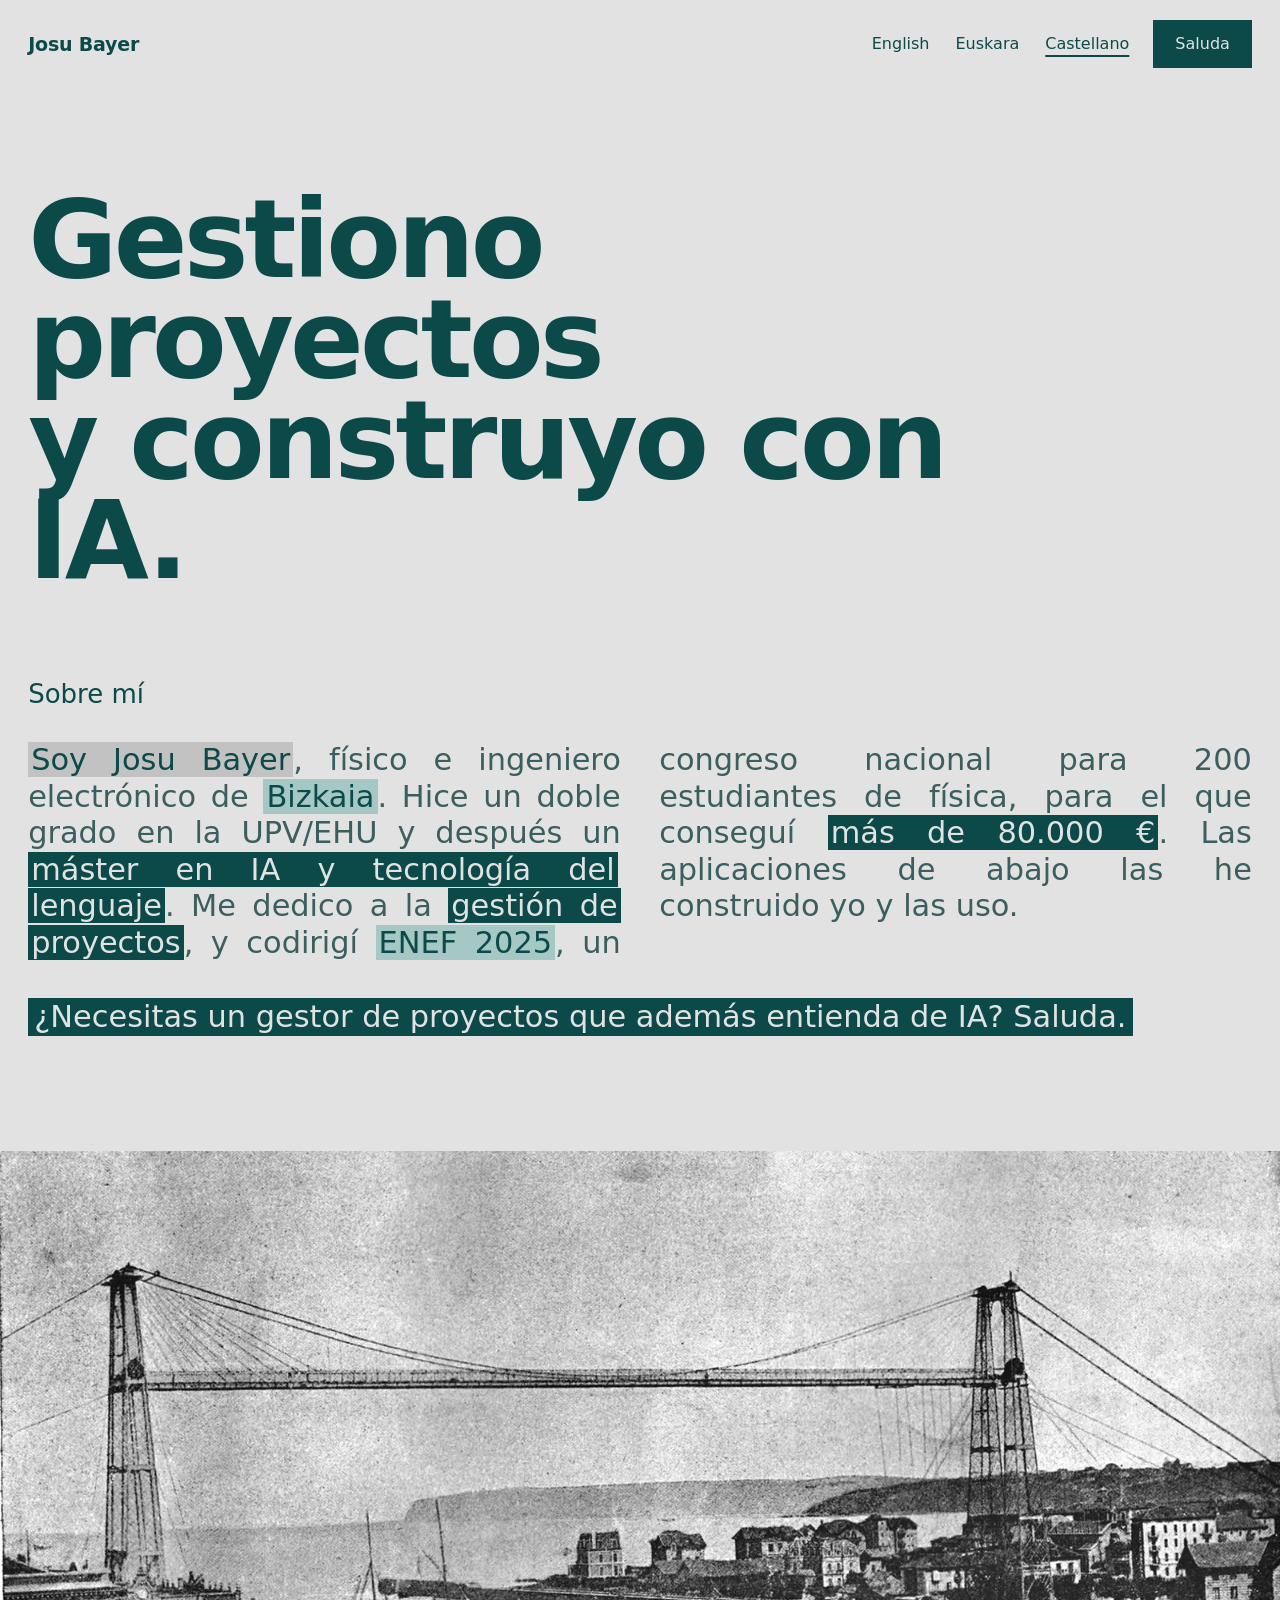
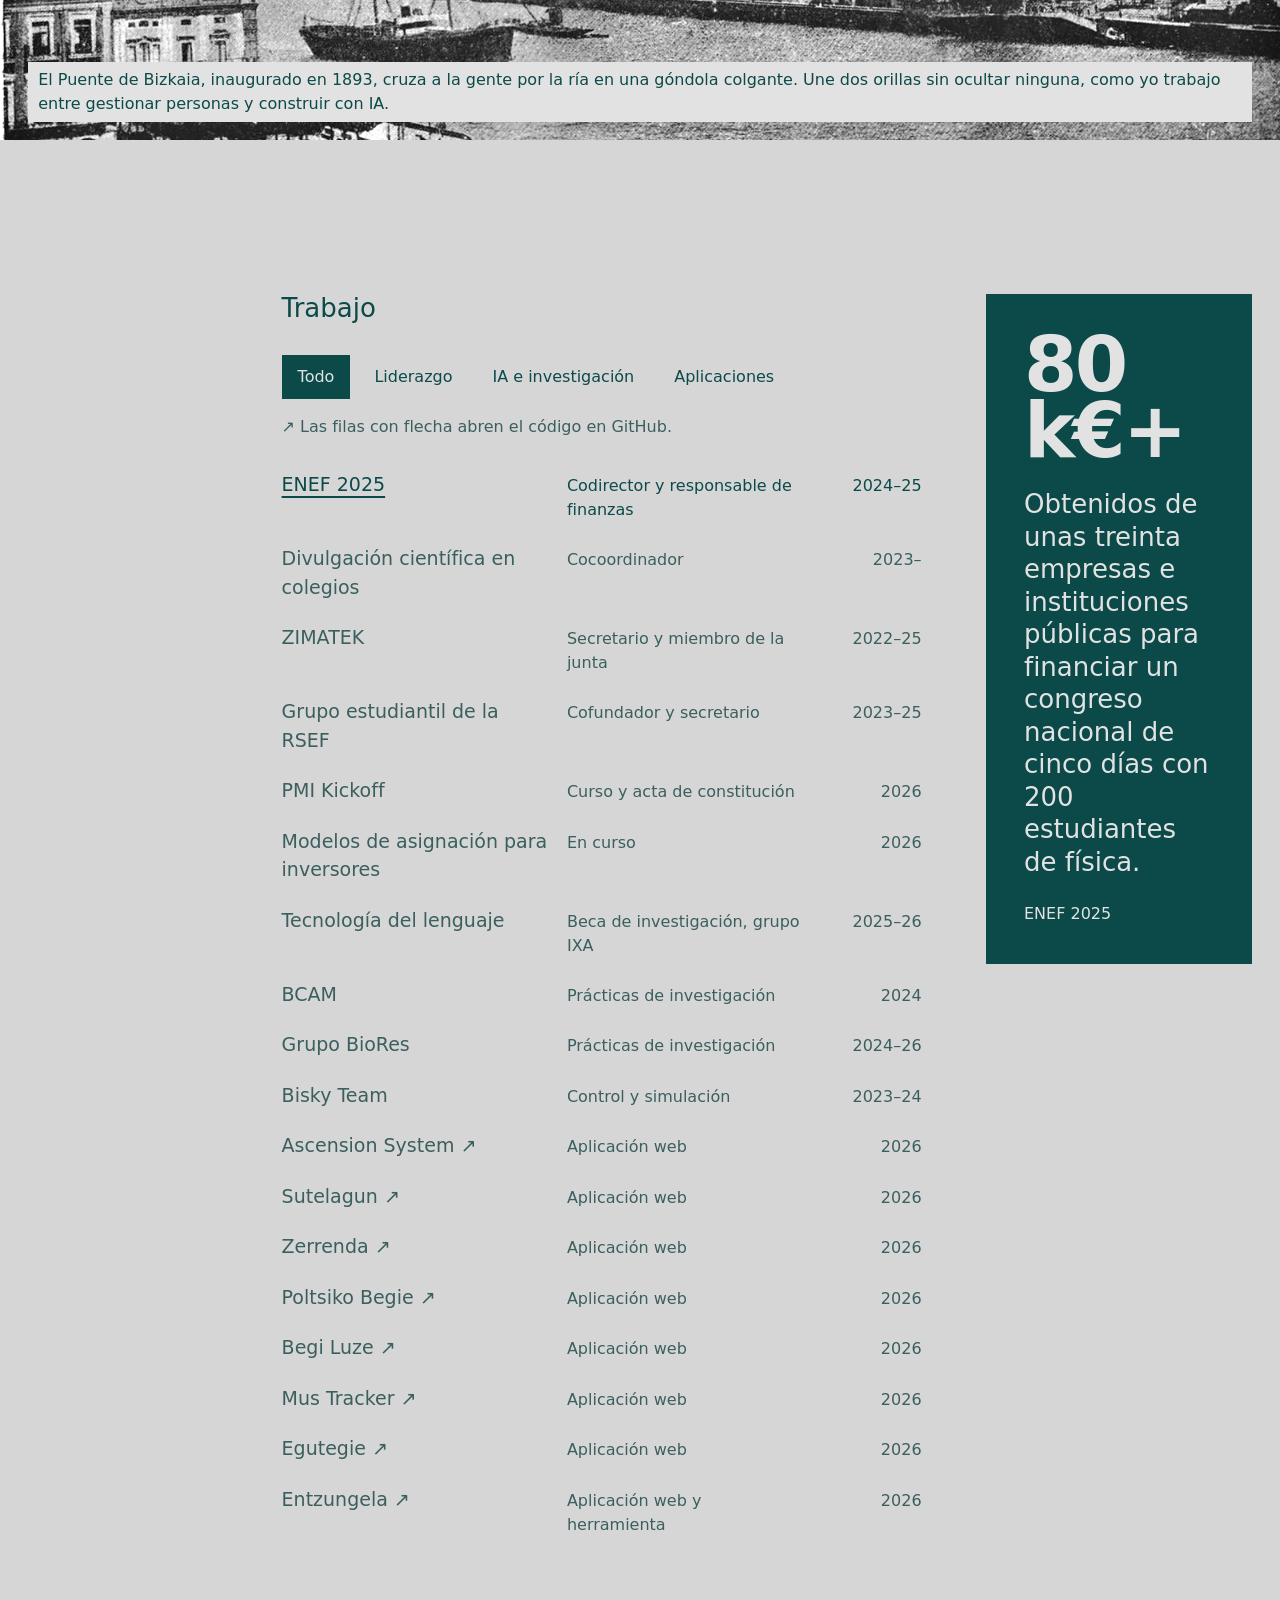
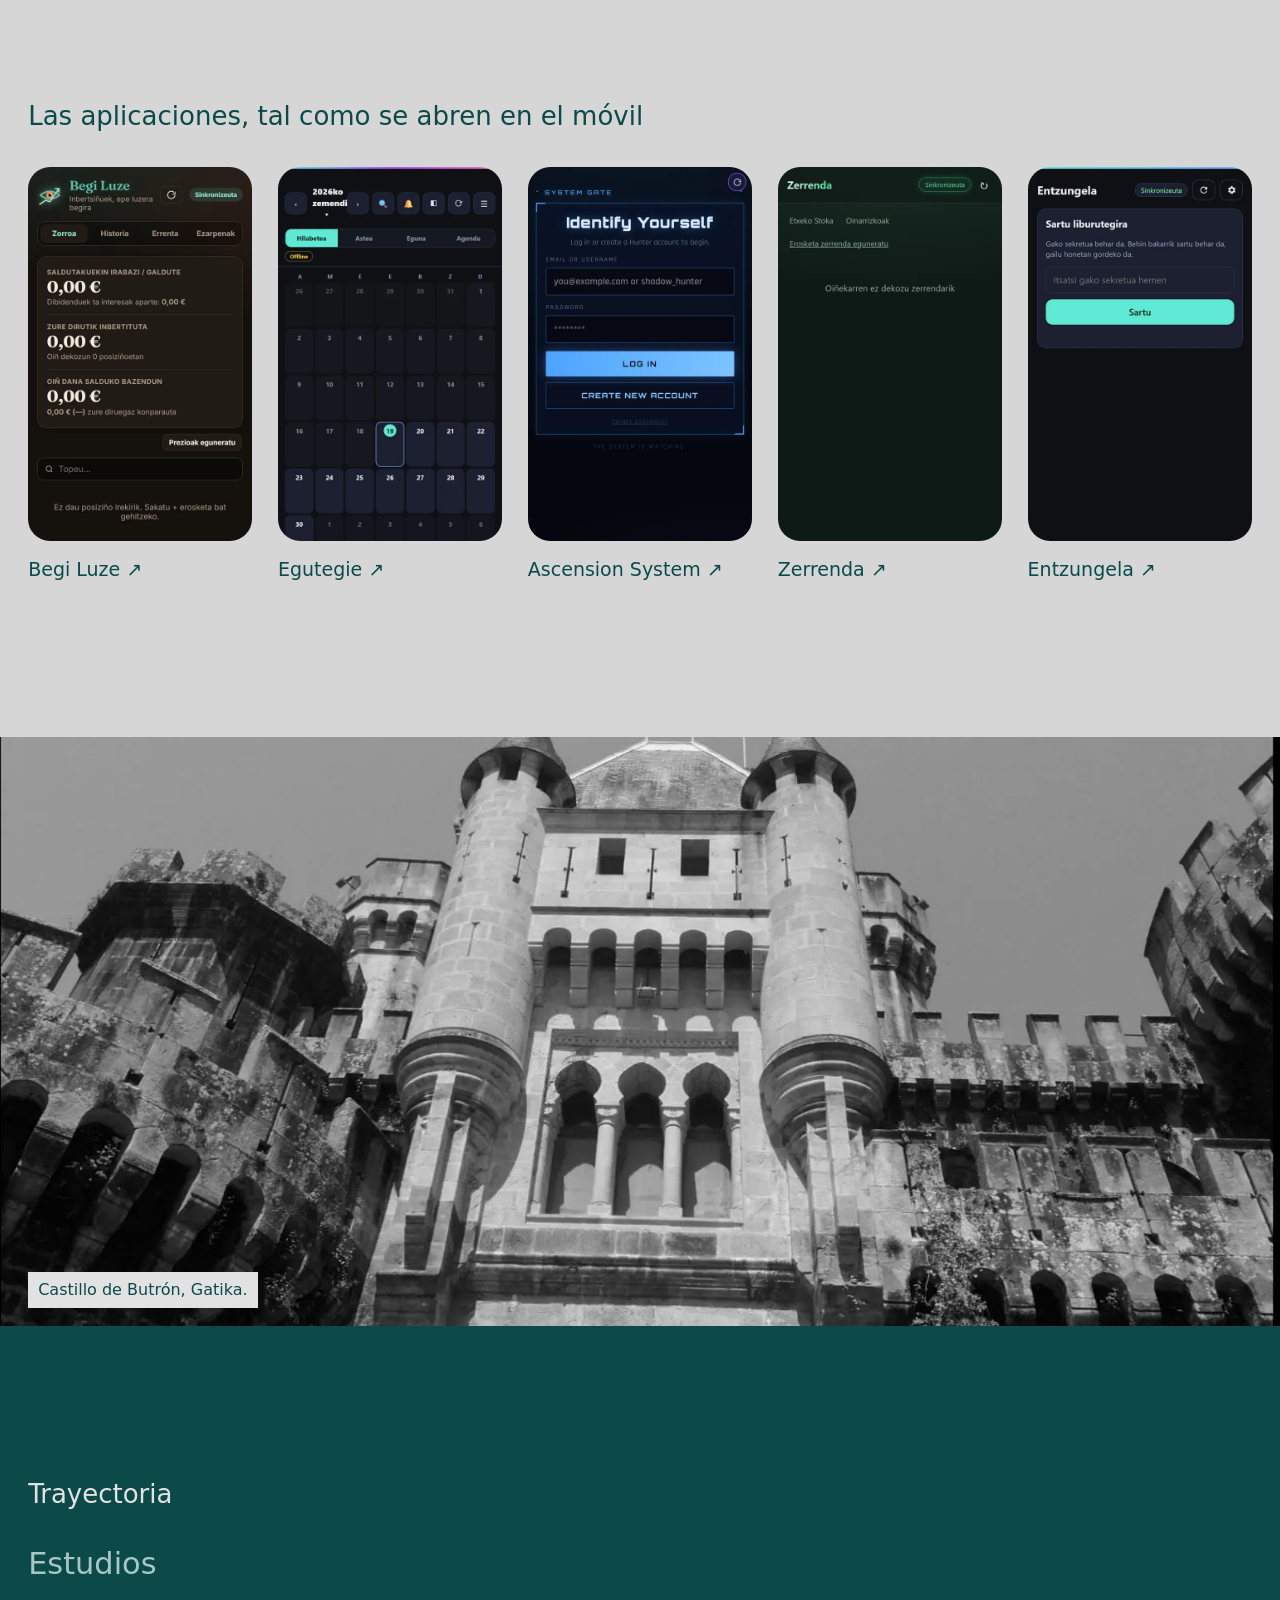
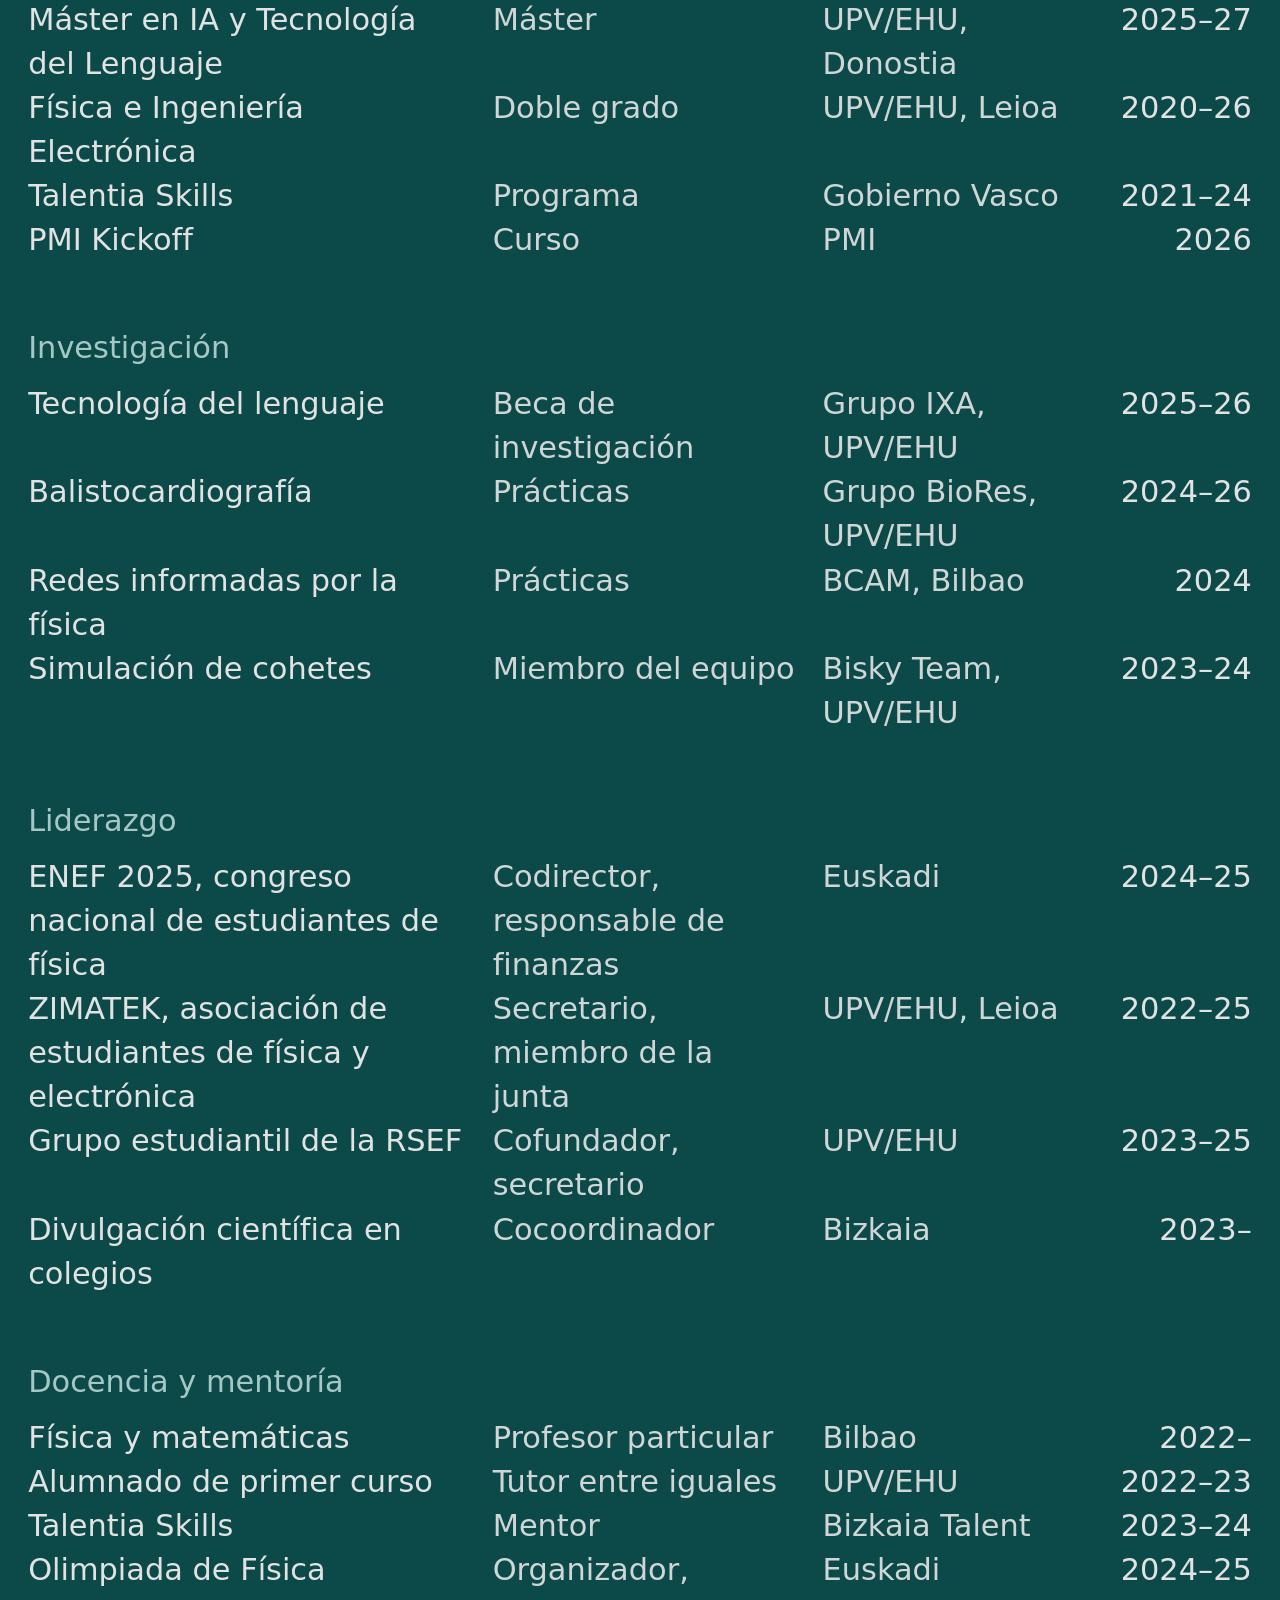
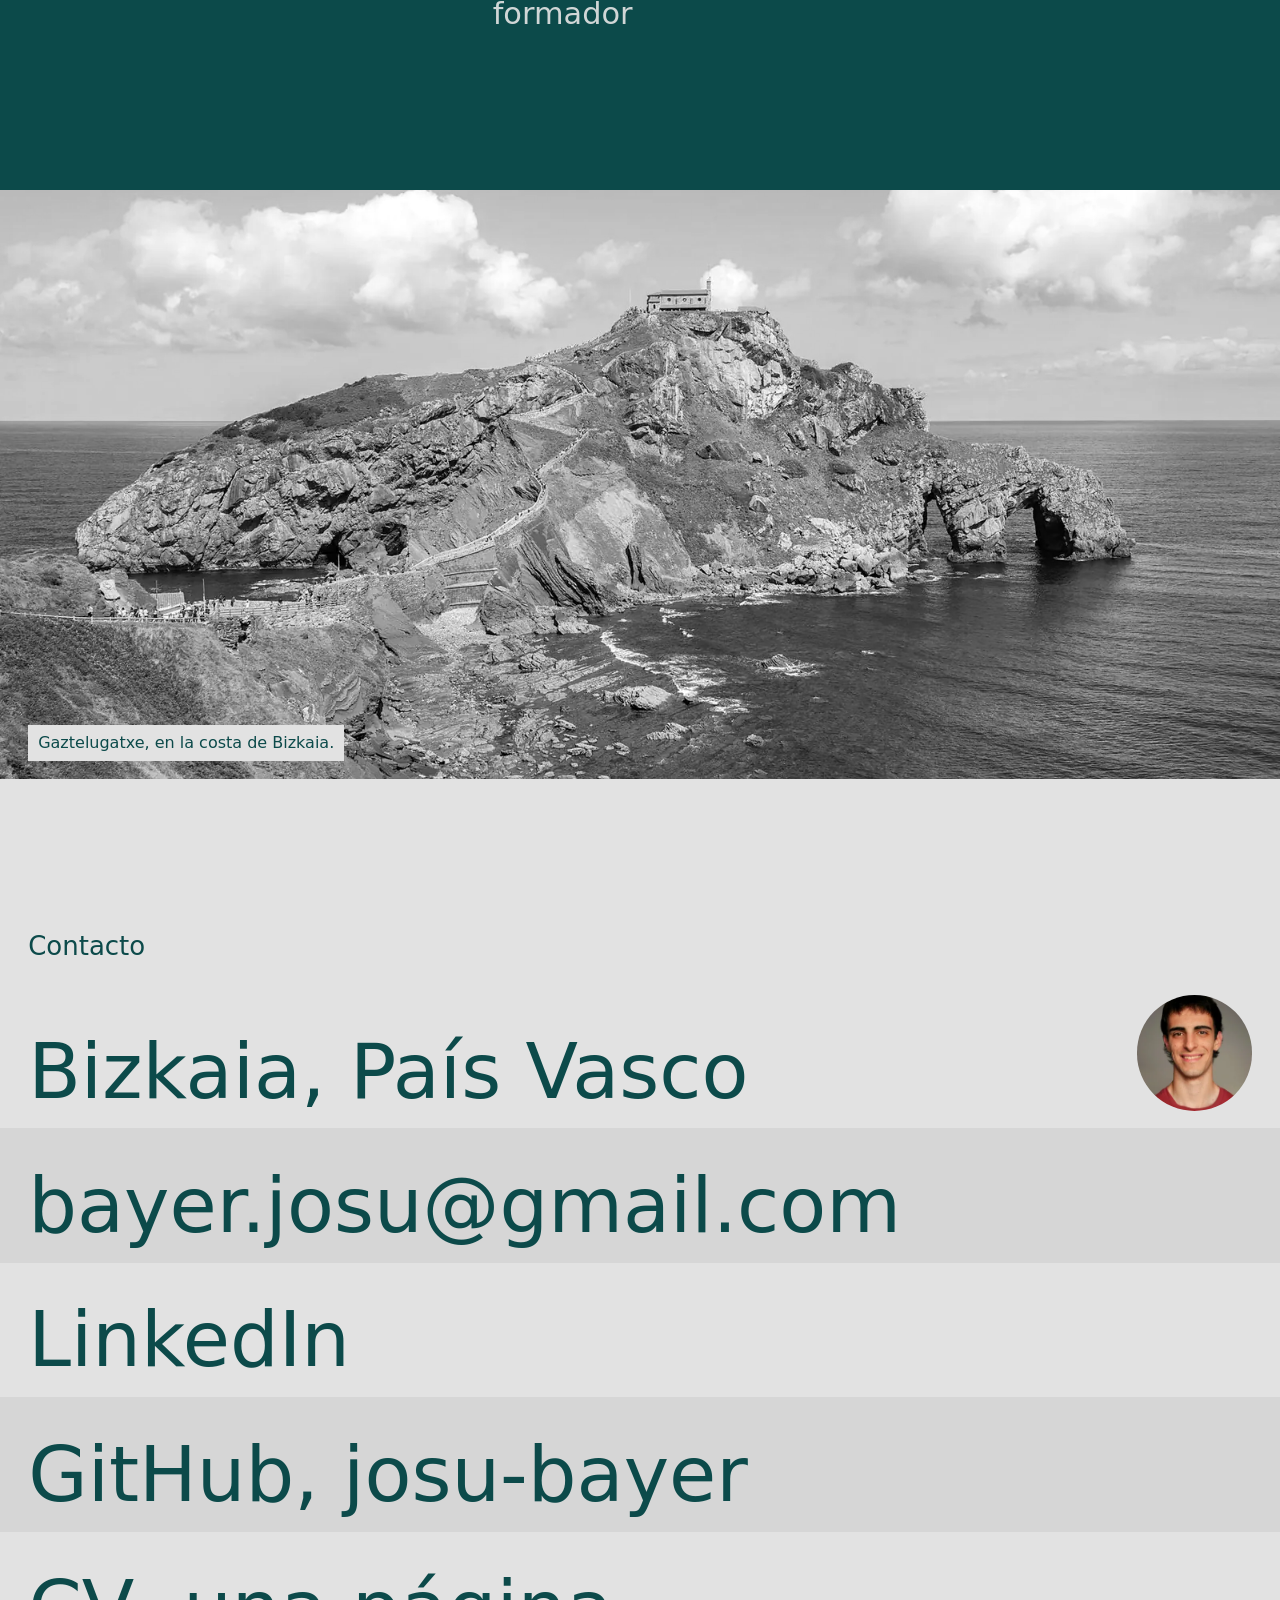
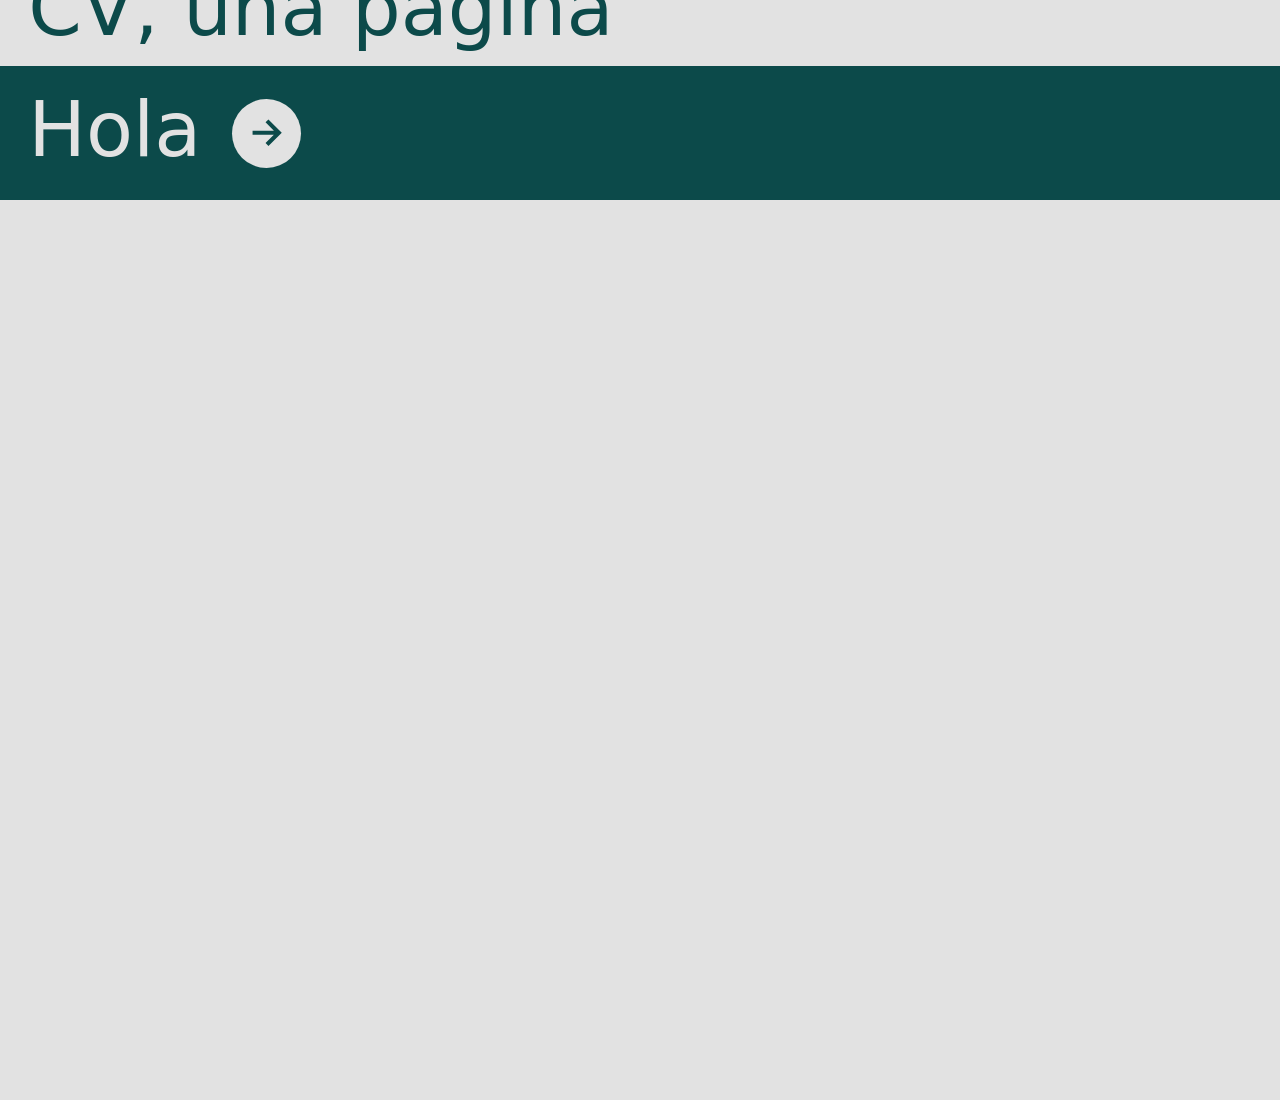
==== site/public/es/index.html @ 3d341dfc "Site: app screens, visible title, SEO and OpenGraph tags, WebP images, accessibility fixes (2026-11-" ====
<!doctype html>
<html lang="es">
<head>
<meta charset="utf-8">
<meta name="viewport" content="width=device-width, initial-scale=1">
<title>Josu Bayer, físico e ingeniero que gestiona proyectos y construye con IA</title>
<meta name="description" content="Físico e ingeniero electrónico de Bizkaia. Proyectos liderados, investigación y pequeñas aplicaciones.">
<meta name="theme-color" content="#0c4a4a" media="(prefers-color-scheme: light)">
<meta name="theme-color" content="#0e1819" media="(prefers-color-scheme: dark)">
<meta name="color-scheme" content="light dark">
<link rel="icon" href="../favicon.svg" type="image/svg+xml">
<link rel="icon" href="../favicon-32.png" sizes="32x32" type="image/png">
<link rel="apple-touch-icon" href="../apple-touch-icon.png">
<link rel="canonical" href="https://josu-bayer.web.app/es/">
<meta property="og:type" content="profile">
<meta property="og:site_name" content="Josu Bayer">
<meta property="og:title" content="Josu Bayer, gestor de proyectos que construye con IA">
<meta property="og:description" content="Físico e ingeniero electrónico de Bizkaia. Proyectos liderados, investigación y pequeñas aplicaciones.">
<meta property="og:url" content="https://josu-bayer.web.app/es/">
<meta property="og:image" content="https://josu-bayer.web.app/img/og.jpg">
<meta property="og:image:width" content="1200">
<meta property="og:image:height" content="630">
<meta property="og:image:alt" content="Josu Bayer, gestor de proyectos que construye con IA">
<meta property="og:locale" content="es_ES">
<meta property="og:locale:alternate" content="en_GB">
<meta property="og:locale:alternate" content="eu_ES">
<meta property="profile:first_name" content="Josu">
<meta property="profile:last_name" content="Bayer Agirre">
<meta name="twitter:card" content="summary_large_image">
<meta name="author" content="Josu Bayer Agirre">
<script type="application/ld+json">{"@context": "https://schema.org", "@type": "Person", "name": "Josu Bayer Agirre", "alternateName": "Josu Bayer", "url": "https://josu-bayer.web.app/", "image": "https://josu-bayer.web.app/img/josu-2026-12.jpg", "jobTitle": "Gestor de proyectos, físico e ingeniero electrónico", "email": "mailto:bayer.josu@gmail.com", "address": {"@type": "PostalAddress", "addressRegion": "Bizkaia", "addressCountry": "ES"}, "alumniOf": {"@type": "CollegeOrUniversity", "name": "UPV/EHU"}, "sameAs": ["https://github.com/josu-bayer", "https://www.linkedin.com/in/josu-bayer-agirre-090678208/"]}</script>
<link rel="alternate" hreflang="en" href="https://josu-bayer.web.app/">
<link rel="alternate" hreflang="eu" href="https://josu-bayer.web.app/eu/">
<link rel="alternate" hreflang="es" href="https://josu-bayer.web.app/es/">
<link rel="alternate" hreflang="x-default" href="https://josu-bayer.web.app/">
<link rel="preload" href="../fonts/cabinet-grotesk-800.woff2" as="font" type="font/woff2" crossorigin>
<link rel="stylesheet" href="../site.css">
<script>document.documentElement.className="js"</script>
</head>
<body>
<a class="skip" href="#about">Saltar al contenido</a>

<header class="top" id="top">
  <div class="bar">
    <a class="mark" href="#top">Josu Bayer</a>
    <div class="bar-r">
      <a class="lang" href="../" hreflang="en" lang="en">English</a><a class="lang" href="../eu/" hreflang="eu" lang="eu">Euskara</a><a class="lang cur" href="./" hreflang="es" lang="es" aria-current="true">Castellano</a>
      <a class="btn" href="mailto:bayer.josu@gmail.com?subject=Hola%20Josu">Saluda</a>
    </div>
  </div>
</header>

<main>
<section class="about" id="about">
  <h1 class="hero">Gestiono proyectos<br>y construyo con IA.</h1>
  <h2 class="sh rv">Sobre mí</h2>
  <div class="story rv">
    <p><mark class="hl3">Soy Josu Bayer</mark>, físico e ingeniero electrónico de <mark class="hl2">Bizkaia</mark>. Hice un doble grado en la UPV/EHU y después un <mark class="hl1">máster en IA y tecnología del lenguaje</mark>. Me dedico a la <mark class="hl1">gestión de proyectos</mark>, y codirigí <mark class="hl2">ENEF 2025</mark>, un congreso nacional para 200 estudiantes de física, para el que conseguí <mark class="hl1">más de 80.000 €</mark>. Las aplicaciones de abajo las he construido yo y las uso.</p>
  </div>
  <p class="cta rv"><a href="#contact"><mark class="hl1">¿Necesitas un gestor de proyectos que además entienda de IA? Saluda.</mark></a></p>
</section>

<figure class="band" data-drift>
  <picture><source type="image/webp" srcset="../img/bridge-800.webp 800w, ../img/bridge-1600.webp 1600w" sizes="100vw"><img src="../img/bridge.jpg" width="1800" height="1087" alt="Archival photograph of the Bizkaia transporter bridge, two iron towers carrying a walkway over the estuary, a steamer passing beneath" loading="lazy" decoding="async"></picture>
  <figcaption>El Puente de Bizkaia, inaugurado en 1893, cruza a la gente por la ría en una góndola colgante. Une dos orillas sin ocultar ninguna, como yo trabajo entre gestionar personas y construir con IA.</figcaption>
</figure>

<section class="work" id="work">
  <div class="wrap">
    <div class="ledger">
      <h2 class="sh rv">Trabajo</h2>
      <div class="chips rv" role="group" aria-label="Trabajo"><button type="button" class="chip" data-f="all" aria-pressed="true">Todo</button><button type="button" class="chip" data-f="m" aria-pressed="false">Liderazgo</button><button type="button" class="chip" data-f="a" aria-pressed="false">IA e investigación</button><button type="button" class="chip" data-f="p" aria-pressed="false">Aplicaciones</button></div>
      <p class="hint rv"><span aria-hidden="true">↗</span> Las filas con flecha abren el código en GitHub.</p>
      <ul class="rows rv">
        <li class="row" data-t="m" data-fig="80 k€+" data-cap="Obtenidos de unas treinta empresas e instituciones públicas para financiar un congreso nacional de cinco días con 200 estudiantes de física." data-name="ENEF 2025"><button type="button" class="rowbtn"><span class="nm">ENEF 2025</span><span class="kd">Codirector y responsable de finanzas</span><span class="yr">2024–25</span><span class="cp">Obtenidos de unas treinta empresas e instituciones públicas para financiar un congreso nacional de cinco días con 200 estudiantes de física.</span></button></li><li class="row" data-t="m" data-fig="4" data-cap="Personas en el equipo que lleva experimentos prácticos a colegios de Bizkaia." data-name="Divulgación científica en colegios"><button type="button" class="rowbtn"><span class="nm">Divulgación científica en colegios</span><span class="kd">Cocoordinador</span><span class="yr">2023–</span><span class="cp">Personas en el equipo que lleva experimentos prácticos a colegios de Bizkaia.</span></button></li><li class="row" data-t="m" data-fig="12+" data-cap="Concursos y charlas al año para estudiantes de física y electrónica, organizados a la vez que el doble grado." data-name="ZIMATEK"><button type="button" class="rowbtn"><span class="nm">ZIMATEK</span><span class="kd">Secretario y miembro de la junta</span><span class="yr">2022–25</span><span class="cp">Concursos y charlas al año para estudiantes de física y electrónica, organizados a la vez que el doble grado.</span></button></li><li class="row" data-t="m" data-fig="Desde cero" data-cap="Puso en marcha la delegación de la universidad y organizó las fases locales de competiciones nacionales de física." data-name="Grupo estudiantil de la RSEF"><button type="button" class="rowbtn"><span class="nm">Grupo estudiantil de la RSEF</span><span class="kd">Cofundador y secretario</span><span class="yr">2023–25</span><span class="cp">Puso en marcha la delegación de la universidad y organizó las fases locales de competiciones nacionales de física.</span></button></li><li class="row" data-t="m" data-fig="Acta" data-cap="Acta de constitución, registro de riesgos e informes de estado de un proyecto de práctica." data-name="PMI Kickoff"><button type="button" class="rowbtn"><span class="nm">PMI Kickoff</span><span class="kd">Curso y acta de constitución</span><span class="yr">2026</span><span class="cp">Acta de constitución, registro de riesgos e informes de estado de un proyecto de práctica.</span></button></li><li class="row" data-t="a" data-fig="En curso" data-cap="Desarrollo y prueba de modelos de aprendizaje automático que asignan inversiones, con el objetivo de ofrecerlos a empresas de inversión." data-name="Modelos de asignación para inversores"><button type="button" class="rowbtn"><span class="nm">Modelos de asignación para inversores</span><span class="kd">En curso</span><span class="yr">2026</span><span class="cp">Desarrollo y prueba de modelos de aprendizaje automático que asignan inversiones, con el objetivo de ofrecerlos a empresas de inversión.</span></button></li><li class="row" data-t="a" data-fig="IXA" data-cap="Modelos que leen texto de redes sociales para detectar signos tempranos de riesgo psicológico." data-name="Tecnología del lenguaje"><button type="button" class="rowbtn"><span class="nm">Tecnología del lenguaje</span><span class="kd">Beca de investigación, grupo IXA</span><span class="yr">2025–26</span><span class="cp">Modelos que leen texto de redes sociales para detectar signos tempranos de riesgo psicológico.</span></button></li><li class="row" data-t="a" data-fig="PINNs" data-cap="Redes neuronales informadas por la física que simulan el movimiento del agua para energías renovables." data-name="BCAM"><button type="button" class="rowbtn"><span class="nm">BCAM</span><span class="kd">Prácticas de investigación</span><span class="yr">2024</span><span class="cp">Redes neuronales informadas por la física que simulan el movimiento del agua para energías renovables.</span></button></li><li class="row" data-t="a" data-fig="BCG" data-cap="Aprendizaje automático en MATLAB para estimar el gasto cardíaco a partir de señales de balistocardiograma." data-name="Grupo BioRes"><button type="button" class="rowbtn"><span class="nm">Grupo BioRes</span><span class="kd">Prácticas de investigación</span><span class="yr">2024–26</span><span class="cp">Aprendizaje automático en MATLAB para estimar el gasto cardíaco a partir de señales de balistocardiograma.</span></button></li><li class="row" data-t="a" data-fig="2 lanzamientos" data-cap="Simulaciones de lanzamiento en Python antes de dos lanzamientos reales de cohetes suborbitales." data-name="Bisky Team"><button type="button" class="rowbtn"><span class="nm">Bisky Team</span><span class="kd">Control y simulación</span><span class="yr">2023–24</span><span class="cp">Simulaciones de lanzamiento en Python antes de dos lanzamientos reales de cohetes suborbitales.</span></button></li><li class="row" data-t="p" data-fig="Rachas" data-cap="Un seguidor de hábitos donde las rutinas diarias suben de nivel a un avatar." data-name="Ascension System"><a href="https://github.com/josu-bayer/ascension-system" aria-label="Ascension System, Abrir el código"><span class="nm">Ascension System<span class="ar" aria-hidden="true"> ↗</span></span><span class="kd">Aplicación web</span><span class="yr">2026</span><span class="cp">Un seguidor de hábitos donde las rutinas diarias suben de nivel a un avatar.</span></a></li><li class="row" data-t="p" data-fig="Versiones" data-cap="Recetas que recuerdan cada intento y lo que cambió entre ellos." data-name="Sutelagun"><a href="https://github.com/josu-bayer/sutelagun" aria-label="Sutelagun, Abrir el código"><span class="nm">Sutelagun<span class="ar" aria-hidden="true"> ↗</span></span><span class="kd">Aplicación web</span><span class="yr">2026</span><span class="cp">Recetas que recuerdan cada intento y lo que cambió entre ellos.</span></a></li><li class="row" data-t="p" data-fig="Compartida" data-cap="Listas de la compra compartidas en vivo y generadas desde la aplicación de recetas." data-name="Zerrenda"><a href="https://github.com/josu-bayer/zerrenda" aria-label="Zerrenda, Abrir el código"><span class="nm">Zerrenda<span class="ar" aria-hidden="true"> ↗</span></span><span class="kd">Aplicación web</span><span class="yr">2026</span><span class="cp">Listas de la compra compartidas en vivo y generadas desde la aplicación de recetas.</span></a></li><li class="row" data-t="p" data-fig="Reparto" data-cap="Un seguidor de gastos con dos libros y reparto de gastos compartidos." data-name="Poltsiko Begie"><a href="https://github.com/josu-bayer/poltsiko-begie" aria-label="Poltsiko Begie, Abrir el código"><span class="nm">Poltsiko Begie<span class="ar" aria-hidden="true"> ↗</span></span><span class="kd">Aplicación web</span><span class="yr">2026</span><span class="cp">Un seguidor de gastos con dos libros y reparto de gastos compartidos.</span></a></li><li class="row" data-t="p" data-fig="FIFO" data-cap="Un seguidor de inversiones con coste FIFO entre plataformas y una tabla para la declaración de la renta." data-name="Begi Luze"><a href="https://github.com/josu-bayer/begi-luze" aria-label="Begi Luze, Abrir el código"><span class="nm">Begi Luze<span class="ar" aria-hidden="true"> ↗</span></span><span class="kd">Aplicación web</span><span class="yr">2026</span><span class="cp">Un seguidor de inversiones con coste FIFO entre plataformas y una tabla para la declaración de la renta.</span></a></li><li class="row" data-t="p" data-fig="Datos" data-cap="Registro de torneos y estadísticas del juego de cartas vasco mus." data-name="Mus Tracker"><a href="https://github.com/josu-bayer/mus-tracker" aria-label="Mus Tracker, Abrir el código"><span class="nm">Mus Tracker<span class="ar" aria-hidden="true"> ↗</span></span><span class="kd">Aplicación web</span><span class="yr">2026</span><span class="cp">Registro de torneos y estadísticas del juego de cartas vasco mus.</span></a></li><li class="row" data-t="p" data-fig="Ciclos" data-cap="Un calendario personal con ciclos rotativos y recordatorios por correo." data-name="Egutegie"><a href="https://github.com/josu-bayer/egutegie" aria-label="Egutegie, Abrir el código"><span class="nm">Egutegie<span class="ar" aria-hidden="true"> ↗</span></span><span class="kd">Aplicación web</span><span class="yr">2026</span><span class="cp">Un calendario personal con ciclos rotativos y recordatorios por correo.</span></a></li><li class="row" data-t="p" data-fig="Audio" data-cap="Convierte el PDF de un libro en capítulos de audio y los reproduce sin conexión en el móvil." data-name="Entzungela"><a href="https://github.com/josu-bayer/entzungela" aria-label="Entzungela, Abrir el código"><span class="nm">Entzungela<span class="ar" aria-hidden="true"> ↗</span></span><span class="kd">Aplicación web y herramienta</span><span class="yr">2026</span><span class="cp">Convierte el PDF de un libro en capítulos de audio y los reproduce sin conexión en el móvil.</span></a></li>
      </ul>
    </div>
    <aside class="peek" aria-hidden="true">
      <div class="peek-in">
        <p class="pf">80 k€+</p>
        <p class="pc">Obtenidos de unas treinta empresas e instituciones públicas para financiar un congreso nacional de cinco días con 200 estudiantes de física.</p>
        <p class="pn">ENEF 2025</p>
      </div>
    </aside>
  </div>
</section>

<section class="screens" id="screens" aria-labelledby="h-screens">
  <h2 class="sh rv" id="h-screens">Las aplicaciones, tal como se abren en el móvil</h2>
  <ul class="scr-row rv" tabindex="0" aria-label="Pantallas de las aplicaciones, desplaza a los lados"><li class="scr"><a href="https://github.com/josu-bayer/begi-luze" aria-label="Begi Luze, Abrir el código"><picture><source type="image/webp" srcset="../img/aplikazioak/bl.webp"><img src="../img/aplikazioak/bl.jpg" width="540" height="900" alt="Begi Luze en el móvil, la vista de cartera con sus tres totales y la lista de posiciones vacía" loading="lazy" decoding="async"></picture><span class="scr-n">Begi Luze<span class="ar" aria-hidden="true"> ↗</span></span></a></li><li class="scr"><a href="https://github.com/josu-bayer/egutegie" aria-label="Egutegie, Abrir el código"><picture><source type="image/webp" srcset="../img/aplikazioak/egutegie.webp"><img src="../img/aplikazioak/egutegie.jpg" width="540" height="900" alt="Egutegie en el móvil, la vista mensual de noviembre de 2026 en euskera con el día de hoy marcado" loading="lazy" decoding="async"></picture><span class="scr-n">Egutegie<span class="ar" aria-hidden="true"> ↗</span></span></a></li><li class="scr"><a href="https://github.com/josu-bayer/ascension-system" aria-label="Ascension System, Abrir el código"><picture><source type="image/webp" srcset="../img/aplikazioak/ascension.webp"><img src="../img/aplikazioak/ascension.jpg" width="540" height="900" alt="Ascension System en el móvil, la pantalla de acceso azul oscuro titulada Identify Yourself" loading="lazy" decoding="async"></picture><span class="scr-n">Ascension System<span class="ar" aria-hidden="true"> ↗</span></span></a></li><li class="scr"><a href="https://github.com/josu-bayer/zerrenda" aria-label="Zerrenda, Abrir el código"><picture><source type="image/webp" srcset="../img/aplikazioak/zerrenda.webp"><img src="../img/aplikazioak/zerrenda.jpg" width="540" height="900" alt="Zerrenda en el móvil, la pantalla de la lista de la compra con sus pestañas y la lista vacía" loading="lazy" decoding="async"></picture><span class="scr-n">Zerrenda<span class="ar" aria-hidden="true"> ↗</span></span></a></li><li class="scr"><a href="https://github.com/josu-bayer/entzungela" aria-label="Entzungela, Abrir el código"><picture><source type="image/webp" srcset="../img/aplikazioak/entzungela.webp"><img src="../img/aplikazioak/entzungela.jpg" width="540" height="900" alt="Entzungela en el móvil, la pantalla de entrada a la biblioteca que pide una clave de acceso" loading="lazy" decoding="async"></picture><span class="scr-n">Entzungela<span class="ar" aria-hidden="true"> ↗</span></span></a></li></ul>
</section>

<figure class="band" data-drift>
  <picture><source type="image/webp" srcset="../img/butroi-800.webp 800w, ../img/butroi-1600.webp 1600w" sizes="100vw"><img src="../img/butroi.jpg" width="1600" height="792" alt="Butroi castle in Gatika, Bizkaia, seen from below, with two round towers and crenellated walls against a blue sky" loading="lazy" decoding="async" data-oy="40"></picture>
  <figcaption>Castillo de Butrón, Gatika.</figcaption>
</figure>


<section class="bg" id="background">
  <h2 class="sh rv">Trayectoria</h2>
  <div class="table rv">
    <div class="g"><h3 class="grp">Estudios</h3><div class="tr"><span class="c1">Máster en IA y Tecnología del Lenguaje</span><span class="c2">Máster</span><span class="c3">UPV/EHU, Donostia</span><span class="c4">2025–27</span></div><div class="tr"><span class="c1">Física e Ingeniería Electrónica</span><span class="c2">Doble grado</span><span class="c3">UPV/EHU, Leioa</span><span class="c4">2020–26</span></div><div class="tr"><span class="c1">Talentia Skills</span><span class="c2">Programa</span><span class="c3">Gobierno Vasco</span><span class="c4">2021–24</span></div><div class="tr"><span class="c1">PMI Kickoff</span><span class="c2">Curso</span><span class="c3">PMI</span><span class="c4">2026</span></div></div><div class="g"><h3 class="grp">Investigación</h3><div class="tr"><span class="c1">Tecnología del lenguaje</span><span class="c2">Beca de investigación</span><span class="c3">Grupo IXA, UPV/EHU</span><span class="c4">2025–26</span></div><div class="tr"><span class="c1">Balistocardiografía</span><span class="c2">Prácticas</span><span class="c3">Grupo BioRes, UPV/EHU</span><span class="c4">2024–26</span></div><div class="tr"><span class="c1">Redes informadas por la física</span><span class="c2">Prácticas</span><span class="c3">BCAM, Bilbao</span><span class="c4">2024</span></div><div class="tr"><span class="c1">Simulación de cohetes</span><span class="c2">Miembro del equipo</span><span class="c3">Bisky Team, UPV/EHU</span><span class="c4">2023–24</span></div></div><div class="g"><h3 class="grp">Liderazgo</h3><div class="tr"><span class="c1">ENEF 2025, congreso nacional de estudiantes de física</span><span class="c2">Codirector, responsable de finanzas</span><span class="c3">Euskadi</span><span class="c4">2024–25</span></div><div class="tr"><span class="c1">ZIMATEK, asociación de estudiantes de física y electrónica</span><span class="c2">Secretario, miembro de la junta</span><span class="c3">UPV/EHU, Leioa</span><span class="c4">2022–25</span></div><div class="tr"><span class="c1">Grupo estudiantil de la RSEF</span><span class="c2">Cofundador, secretario</span><span class="c3">UPV/EHU</span><span class="c4">2023–25</span></div><div class="tr"><span class="c1">Divulgación científica en colegios</span><span class="c2">Cocoordinador</span><span class="c3">Bizkaia</span><span class="c4">2023–</span></div></div><div class="g"><h3 class="grp">Docencia y mentoría</h3><div class="tr"><span class="c1">Física y matemáticas</span><span class="c2">Profesor particular</span><span class="c3">Bilbao</span><span class="c4">2022–</span></div><div class="tr"><span class="c1">Alumnado de primer curso</span><span class="c2">Tutor entre iguales</span><span class="c3">UPV/EHU</span><span class="c4">2022–23</span></div><div class="tr"><span class="c1">Talentia Skills</span><span class="c2">Mentor</span><span class="c3">Bizkaia Talent</span><span class="c4">2023–24</span></div><div class="tr"><span class="c1">Olimpiada de Física</span><span class="c2">Organizador, formador</span><span class="c3">Euskadi</span><span class="c4">2024–25</span></div></div>
  </div>
</section>



<figure class="band" data-drift>
  <picture><source type="image/webp" srcset="../img/gaztelugatxe-800.webp 800w, ../img/gaztelugatxe-1600.webp 1600w" sizes="100vw"><img src="../img/gaztelugatxe.jpg" width="1800" height="1171" alt="The island of Gaztelugatxe, a rocky headland with a small stone chapel on top, joined to the coast by a winding stairway, under a blue sky" loading="lazy" decoding="async"></picture>
  <figcaption>Gaztelugatxe, en la costa de Bizkaia.</figcaption>
</figure>

<section class="contact" id="contact">
  <h2 class="sh rv">Contacto</h2>
  <div class="crow r1 rv"><span>Bizkaia, País Vasco</span><picture><source type="image/webp" srcset="../img/josu-2026-12-256.webp"><img class="face" src="../img/josu-2026-12.jpg" width="600" height="600" alt="Retrato de Josu Bayer" loading="lazy" decoding="async"></picture></div>
  <a class="crow r2 rv" href="mailto:bayer.josu@gmail.com"><span>bayer.josu@gmail.com</span></a>
  <a class="crow r1 rv" href="https://www.linkedin.com/in/josu-bayer-agirre-090678208/" rel="me noopener"><span>LinkedIn</span></a>
  <a class="crow r2 rv" href="https://github.com/josu-bayer" rel="me noopener"><span>GitHub, josu-bayer</span></a>
  <a class="crow r1 rv" href="../files/CV_Josu_Bayer_Agirre_es.pdf"><span>CV, una página</span></a>
  <a class="crow greet rv" href="mailto:bayer.josu@gmail.com?subject=Hola%20Josu"><span>Hola</span><i class="go" aria-hidden="true"><svg viewBox="0 0 24 24" width="100%" height="100%"><path d="M5 12h13M13 6l6 6-6 6" fill="none" stroke="currentColor" stroke-width="2.4" stroke-linecap="square"/></svg></i></a>
</section>
</main>

<footer class="foot">
  <div class="cols">
    <ul><li class="f1">Páginas</li><li><a href="#about">Sobre mí</a></li><li><a href="#work">Trabajo</a></li><li><a href="#background">Trayectoria</a></li><li><a href="#contact">Contacto</a></li></ul>
    <ul><li class="f1">En otros sitios</li><li><a href="https://github.com/josu-bayer" rel="me noopener">GitHub</a></li><li><a href="https://www.linkedin.com/in/josu-bayer-agirre-090678208/" rel="me noopener">LinkedIn</a></li><li><a href="mailto:bayer.josu@gmail.com">Email</a></li></ul>
    <ul><li class="f1">Idioma</li><li><a href="../" hreflang="en" lang="en">English</a></li><li><a href="../eu/" hreflang="eu" lang="eu">Euskara</a></li><li><a href="./" hreflang="es" lang="es">Castellano</a></li></ul>
    <ul><li class="f1">Bizkaia</li><li>Imágenes de Wikimedia Commons: Puente de Bizkaia, dominio público; Gaztelugatxe, Diego Delso, CC BY-SA 4.0; Castillo de Butrón, Juliaaaperezz, CC BY-SA 4.0.</li></ul>
  </div>
  <div class="word-wrap">
    <svg class="word" viewBox="0 0 1000 230" role="img" aria-label="Josu Bayer"><text x="0" y="175" font-size="236">josu bayer</text></svg>
    <p class="legal">© 2026 Josu Bayer Agirre</p>
  </div>
</footer>

<script src="../site.js" defer></script>
</body>
</html>
---- site/public/site.css ----
@font-face{font-family:"Cabinet Grotesk";src:url(fonts/cabinet-grotesk-400.woff2) format("woff2");font-weight:400;font-display:swap}
@font-face{font-family:"Cabinet Grotesk";src:url(fonts/cabinet-grotesk-500.woff2) format("woff2");font-weight:500;font-display:swap}
@font-face{font-family:"Cabinet Grotesk";src:url(fonts/cabinet-grotesk-800.woff2) format("woff2");font-weight:800;font-display:swap}

:root{
  --bg:#e2e2e2; --surface:#d6d6d6; --ink:#0c4a4a; --muted:#3b5f5e; --accent:#0c4a4a; --accent-ink:#e2e2e2;
  --hl1:#0c4a4a; --hl1-ink:#e2e2e2; --hl2:#a6c8c5; --hl3:#c2c2c2;
  --m:clamp(16px,2.2vw,32px);
  --s-small:1rem;
  --s-head:1.625rem;
  --s-body:clamp(1.0625rem,1rem + .25vw,1.1875rem);
  --s-lead:clamp(1.375rem,1.1rem + 1vw,2rem);
  --s-lead:clamp(1.375rem,1.1rem + 1vw,2rem);
  --s-row:clamp(2.75rem,6vw,5.5rem);
  --ease:cubic-bezier(.16,1,.3,1);
}
@media (prefers-color-scheme:dark){
  :root{--bg:#0e1819;--surface:#162526;--ink:#b9e0dc;--muted:#97c0bc;--accent:#1d7673;--accent-ink:#eaf5f4;--hl1:#1d7673;--hl1-ink:#eaf5f4;--hl2:#24504e;--hl3:#1f3637}
}
*{box-sizing:border-box;margin:0}
html{-webkit-text-size-adjust:100%;scroll-behavior:smooth}
body{background:var(--bg);color:var(--ink);font:400 var(--s-body)/1.5 "Cabinet Grotesk",system-ui,sans-serif;letter-spacing:0;-webkit-font-smoothing:antialiased;overflow-x:hidden}
a{color:inherit;text-decoration:none}
img{display:block;max-width:100%;height:auto}
button{font:inherit;color:inherit;background:none;border:0;padding:0;cursor:pointer;text-align:left}
:focus-visible{outline:3px solid currentColor;outline-offset:3px}
::selection{background:var(--accent);color:var(--accent-ink)}
.skip{position:absolute;left:-999px;top:8px;background:var(--accent);color:var(--accent-ink);padding:10px 14px;z-index:20}
.skip:focus{left:var(--m)}

/* top bar */
.top{position:relative;z-index:1;background:var(--bg)}
.vh{position:absolute;width:1px;height:1px;overflow:hidden;clip-path:inset(50%);white-space:nowrap}
.bar{display:flex;justify-content:space-between;align-items:center;padding:20px var(--m);z-index:3;color:var(--ink)}
.mark{pointer-events:auto;font-weight:800;font-size:var(--s-body);letter-spacing:-.01em}
.bar-r{pointer-events:auto;display:flex;align-items:center;gap:22px;flex-wrap:wrap;justify-content:flex-end}
.lang{font-size:var(--s-small);font-weight:500;display:inline-flex;align-items:center;min-height:44px;padding:0 2px}
.lang.cur{text-decoration:underline;text-decoration-thickness:2px;text-underline-offset:6px}
.lang:hover{text-decoration:underline;text-underline-offset:4px}
.btn{background:var(--accent);color:var(--accent-ink);padding:12px 22px;min-height:44px;display:inline-flex;align-items:center;font-weight:500;font-size:var(--s-small);transition:transform .25s var(--ease)}
.btn:hover{transform:translateY(-2px)}
.btn:active{transform:translateY(1px)}
.js .btn{animation:fadeb .8s .2s var(--ease) both}
@keyframes fadeb{from{opacity:0;transform:translateY(14px)}to{opacity:1;transform:none}}

/* section frame */
section{padding:clamp(88px,12vw,200px) var(--m)}
.about{padding-top:clamp(56px,8vw,120px)}
.sh{font-size:var(--s-head);font-weight:500;line-height:1.15;margin-bottom:32px}

/* about */
.about{padding-bottom:clamp(72px,9vw,150px)}
.story{columns:2;column-gap:clamp(24px,3vw,48px);text-align:justify;hyphens:auto;-webkit-hyphens:auto;font-size:var(--s-lead);line-height:1.2;color:var(--muted)}
.story p{margin:0}
mark{color:var(--ink);padding:0 .1em;-webkit-box-decoration-break:clone;box-decoration-break:clone}
.hl1{background:var(--hl1);color:var(--hl1-ink)}
.hl2{background:var(--hl2);color:var(--ink)}
.hl3{background:var(--hl3);color:var(--ink)}
.story mark.hl3:first-child{color:var(--ink)}
.cta{margin-top:clamp(28px,3vw,48px);font-size:var(--s-lead);line-height:1.2}
.cta a{display:inline-block;transition:transform .25s var(--ease)}
.cta a:hover{transform:translateX(8px)}
.cta mark{padding:.04em .2em}

/* picture bands */
.band{position:relative;margin:0;overflow:hidden;background:var(--surface)}
.band picture{display:block}
.band img{width:100%;height:clamp(280px,46vw,660px);object-fit:cover;object-position:var(--ox,50%) var(--oy,50%);filter:grayscale(1) contrast(1.05)}
.band figcaption{position:absolute;left:var(--m);bottom:18px;padding:6px 10px;background:var(--bg);color:var(--ink);font-size:var(--s-small);max-width:calc(100% - 2*var(--m))}

/* work */
.hint{font-size:var(--s-small);color:var(--muted);margin:-12px 0 20px}
.ar{font-weight:400}
.work{background:var(--surface)}
.wrap{display:grid;grid-template-columns:minmax(0,640px) minmax(0,1fr);column-gap:clamp(32px,5vw,96px);margin-left:calc(22vw - var(--m))}
.chips{display:flex;flex-wrap:wrap;gap:8px;margin-bottom:28px}
.chip{padding:9px 16px;min-height:44px;font-size:var(--s-small);font-weight:500;background:transparent;color:var(--ink);transition:background .2s,color .2s}
.chip:hover{background:var(--hl3)}
.chip[aria-pressed=true]{background:var(--accent);color:var(--accent-ink)}
.rows{list-style:none;padding:0}
.row[hidden]{display:none}
.row>a,.row>.rowbtn{display:grid;grid-template-columns:minmax(0,1.15fr) minmax(0,1fr) 5.5em;column-gap:16px;align-items:baseline;width:100%;min-height:48px;padding:11px 0;color:var(--muted);transition:color .2s}
.rows:hover .row>*,.rows:focus-within .row>*{color:var(--muted)}
.rows .row>a:hover,.rows .row>a:focus-visible,.rows .row>.rowbtn:hover,.rows .row>.rowbtn:focus-visible,.row.on>*{color:var(--ink)}
.nm{font-size:var(--s-body);font-weight:500}
.kd{font-size:var(--s-small)}
.yr{font-size:var(--s-small);text-align:right;font-variant-numeric:tabular-nums}
.cp{position:absolute;width:1px;height:1px;overflow:hidden;clip-path:inset(50%);white-space:nowrap}
.row.on .nm{text-decoration:underline;text-underline-offset:5px;text-decoration-thickness:2px}
.peek{position:relative}
.peek-in{position:sticky;top:clamp(24px,8svh,96px);background:var(--accent);color:var(--accent-ink);padding:clamp(24px,3vw,48px);min-height:min(66svh,560px);display:flex;flex-direction:column;justify-content:space-between;gap:24px}
.pf{font-size:var(--s-row);font-weight:800;line-height:.86;letter-spacing:-.035em;overflow-wrap:anywhere}
.pc{font-size:var(--s-head);line-height:1.25;max-width:22ch}
.pn{font-size:var(--s-small);font-weight:500}
.peek-in .pf,.peek-in .pc{transition:opacity .15s}
.peek-in.sw .pf,.peek-in.sw .pc{opacity:0}

/* background table */
.bg{background:var(--accent);color:var(--accent-ink)}
.bg ::selection{background:var(--accent-ink);color:var(--accent)}
.bg .sh{color:var(--accent-ink)}
.table{font-size:var(--s-lead);line-height:1.45}
.table{display:block}
.grp{font-size:inherit;font-weight:500;color:var(--hl2);margin:0 0 12px}
.g+.g{margin-top:clamp(40px,5vw,72px)}
.tr{display:grid;grid-template-columns:minmax(0,36%) minmax(0,25%) minmax(0,1fr) auto;column-gap:24px}
.tr span{min-width:0;overflow-wrap:break-word;hyphens:auto}
.c2,.c3{opacity:.92}
.c4{text-align:right;font-variant-numeric:tabular-nums}

/* contact */
.contact{padding-left:0;padding-right:0;padding-bottom:0}
.contact .sh{padding:0 var(--m)}
.crow{display:flex;align-items:flex-end;justify-content:space-between;gap:24px;min-height:clamp(84px,10.5vw,150px);padding:0 var(--m) clamp(8px,1.4vw,22px);font-size:var(--s-row);line-height:1;color:var(--ink);transition:padding-left .35s var(--ease)}
.crow.r1{background:var(--bg)}
.crow.r2{background:var(--surface)}
a.crow:hover{padding-left:calc(var(--m) + 20px)}
.crow span{display:block;min-width:0;overflow-wrap:anywhere}
.face{width:clamp(72px,9vw,128px);aspect-ratio:1;object-fit:cover;object-position:50% 50%;border-radius:50%;align-self:center}
.greet{background:var(--accent);color:var(--accent-ink);justify-content:flex-start;align-items:center;gap:.4em;padding-bottom:0}
.greet .go{display:inline-grid;place-items:center;width:.9em;height:.9em;border-radius:50%;background:var(--accent-ink);color:var(--accent);padding:.18em;flex:none;transition:transform .35s var(--ease)}
a.greet:hover .go{transform:translateX(14px)}
.greet span{padding-bottom:.08em}

/* footer, uncovered as the last section slides away */
main{position:relative;z-index:1;background:var(--bg)}
.foot{position:sticky;bottom:0;z-index:0;min-height:100svh;display:grid;grid-template-rows:auto 1fr auto;background:var(--accent);color:var(--accent-ink);padding:clamp(32px,4vw,56px) var(--m) 20px}
.foot ::selection{background:var(--accent-ink);color:var(--accent)}
.cols{display:grid;grid-template-columns:repeat(4,minmax(0,1fr));gap:32px;font-size:var(--s-small);line-height:1.5}
.cols ul{list-style:none;padding:0;display:grid;gap:0;align-content:start}
.cols li{min-height:32px;display:flex;align-items:center}
.cols li a{display:inline-flex;align-items:center;min-height:32px}
.cols .f1{color:var(--hl2);font-weight:500}
.cols a:hover{text-decoration:underline;text-underline-offset:4px}
.word-wrap{align-self:end}
.word{display:block;width:100%;height:auto;overflow:visible}
.word text{font-family:"Cabinet Grotesk",sans-serif;font-weight:800;fill:var(--accent-ink);letter-spacing:-.035em}
.legal{margin-top:14px;font-size:var(--s-small)}

/* entrance for the parts of each section */
.js .rv{opacity:0;transform:translateY(26px);transition:opacity .8s var(--ease),transform .8s var(--ease);transition-delay:var(--d,0ms)}
.js .rv.in{opacity:1;transform:none}

@media (max-width:900px){
  .story{columns:1;text-align:left;hyphens:none;line-height:1.25}
  .wrap{display:block;margin-left:0}
  .peek{display:none}
  .row>a,.row>.rowbtn{grid-template-columns:minmax(0,1fr) auto;row-gap:2px;min-height:52px}
  .kd{grid-column:1;grid-row:2}
  .yr{grid-column:2;grid-row:1}
  .cp{position:static;width:auto;height:auto;overflow:visible;clip-path:none;white-space:normal;display:block;grid-column:1 / -1;grid-row:3;font-size:var(--s-small);margin-top:2px;max-width:46ch}
  .row>a,.row>.rowbtn{padding:14px 0}
  .table{display:grid;grid-template-columns:repeat(auto-fit,minmax(min(100%,300px),1fr));column-gap:48px}
  .g+.g{margin-top:0}
  .g{margin-bottom:40px}
  .tr{display:flex;flex-wrap:wrap;column-gap:.7em;margin-bottom:18px;line-height:1.25}
  .c1{flex:0 0 100%;order:0}
  .c4{order:1;font-size:var(--s-small)}
  .c2{order:2;font-size:var(--s-small)}
  .c3{order:3;font-size:var(--s-small)}
  .crow{font-size:clamp(1.625rem,6vw,3.75rem);min-height:84px}
  .greet{min-height:84px}
  .greet .go{width:56px;height:56px;margin-left:auto;padding:14px}
  .cols{grid-template-columns:1fr 1fr;row-gap:32px}
  .foot{min-height:auto}
  .word-wrap{margin-top:20svh}
  .story,.cta{font-size:var(--s-lead)}
}
@media (max-width:1100px) and (min-width:901px){
  .wrap{margin-left:0}
}
@media (prefers-reduced-motion:reduce){
  html{scroll-behavior:auto}
  .js .btn{animation:none;opacity:1}
  .js .rv{opacity:1;transform:none;transition:none}
}

/* header: keep all three languages and the button visible on phones */
.bar{flex-wrap:wrap;gap:10px 16px}
@media (max-width:640px){
  .bar-r{flex:1 1 100%;justify-content:flex-start;gap:12px 18px}
  .bar-r .btn{margin-left:auto}
}

/* 2026-11-19: izenburu nagusia ikusgai */
.hero{font-size:clamp(2.75rem,1.2rem + 7vw,8.5rem);font-weight:800;line-height:.92;letter-spacing:-.035em;color:var(--ink);margin:0 0 clamp(56px,7vw,112px);max-width:14ch}
@media (max-width:640px){.hero{font-size:clamp(2.5rem,11.5vw,3.5rem)}}

/* 2026-11-19: aplikazioen pantailak, alboetara korritzen den errenkada */
.screens{background:var(--surface);padding-top:0}
.scr-row{list-style:none;padding:4px var(--m) 20px;margin:0 calc(-1 * var(--m));display:flex;gap:clamp(16px,2vw,32px);overflow-x:auto;scroll-snap-type:x mandatory;scroll-padding:0 var(--m);overscroll-behavior-x:contain;scrollbar-width:thin;scrollbar-color:var(--muted) transparent}
.scr{flex:0 0 clamp(200px,22vw,300px);scroll-snap-align:start}
.scr a{display:block}
.scr picture{display:block;border-radius:22px;overflow:hidden;background:#111;transition:transform .35s var(--ease)}
.scr img{width:100%;height:auto;aspect-ratio:3/5;object-fit:cover}
.scr a:hover picture{transform:translateY(-6px)}
.scr a:active picture{transform:translateY(-2px)}
.scr-n{display:block;margin-top:14px;font-size:var(--s-body);font-weight:500;color:var(--ink)}
.scr-row:focus-visible{outline-offset:-3px}
@media (prefers-reduced-motion:reduce){.scr picture{transition:none}}
@media (min-width:641px){
  .scr-row{display:grid;grid-template-columns:repeat(3,minmax(0,1fr));overflow:visible;margin:0;padding:4px 0 0;row-gap:40px}
  .scr-row:focus-visible{outline:none}
}
@media (min-width:1100px){.scr-row{grid-template-columns:repeat(5,minmax(0,1fr))}}
@media (max-width:640px){.scr{flex-basis:62vw}.tr .c1{font-size:1.1875rem}}

/* iPhone: alboetako segurtasun-eremuak */
@supports (padding:max(0px)){
  .bar{padding-left:max(var(--m),env(safe-area-inset-left));padding-right:max(var(--m),env(safe-area-inset-right))}
}
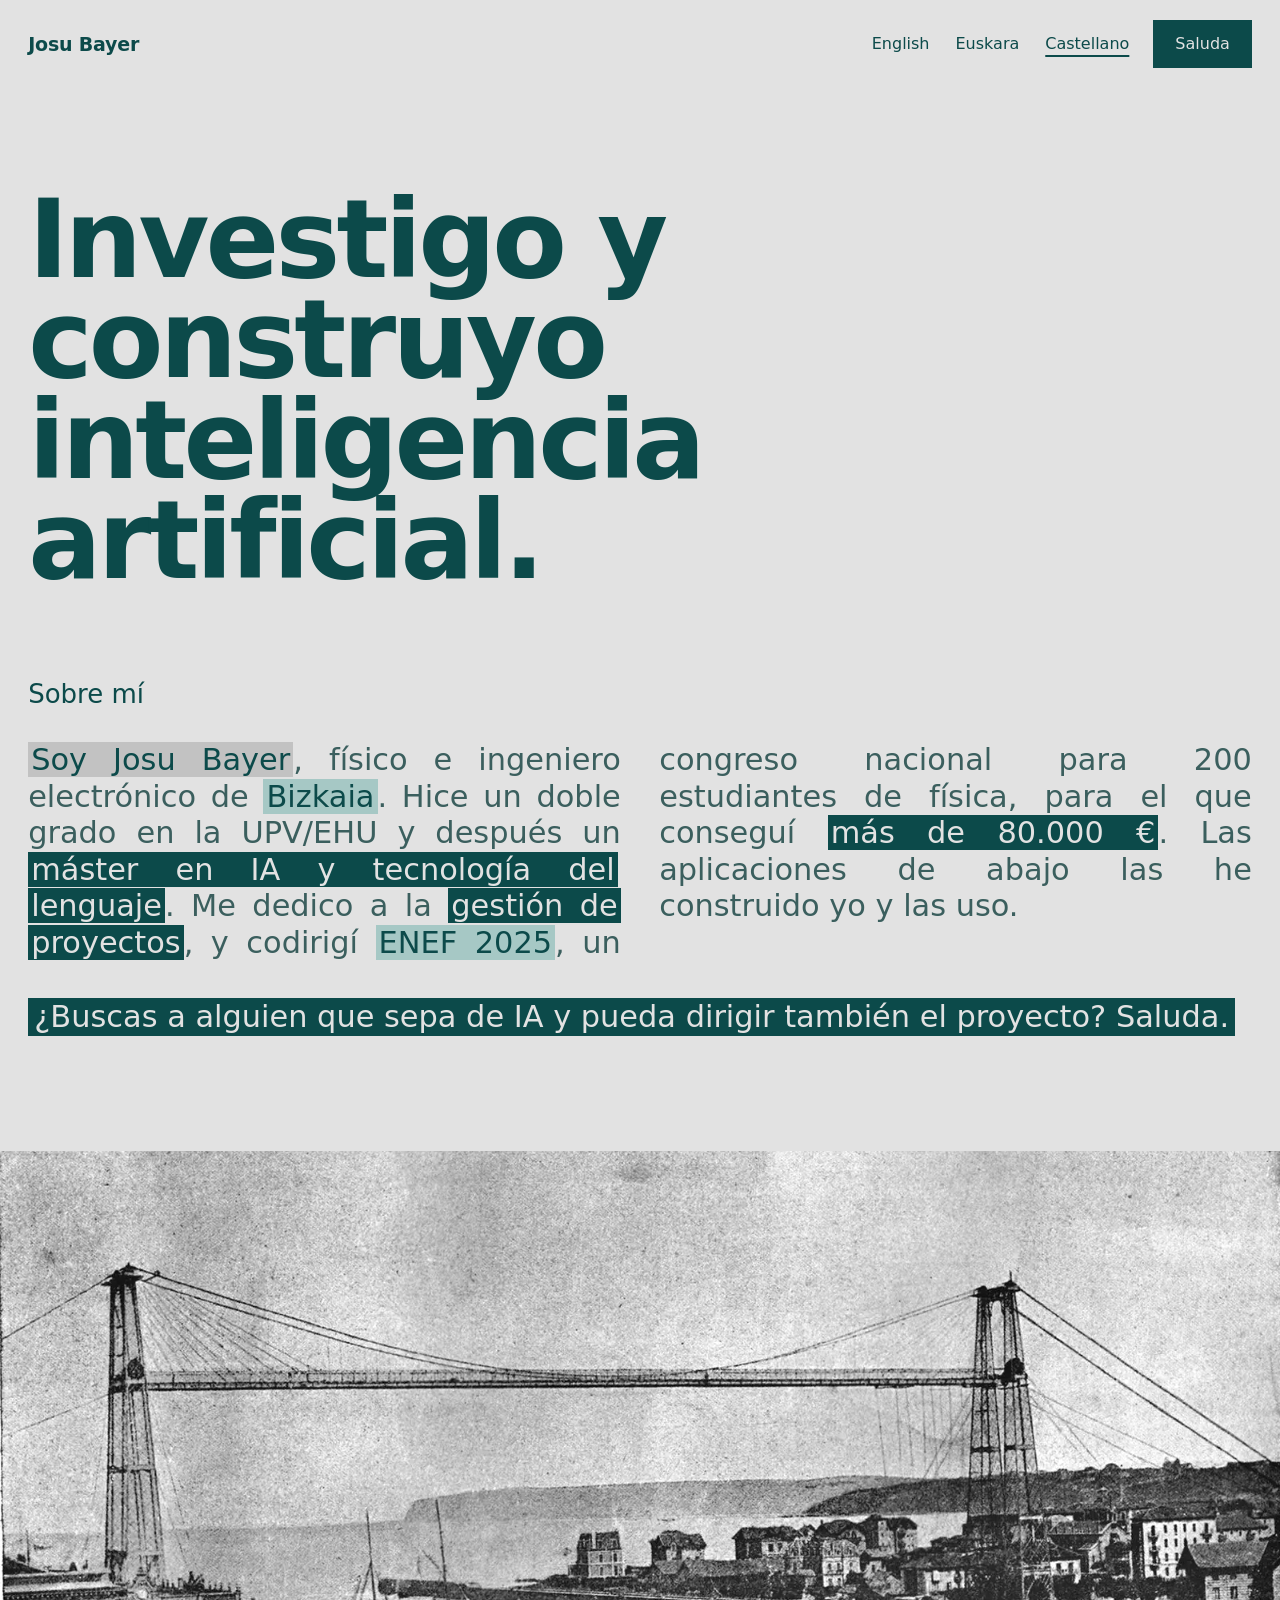
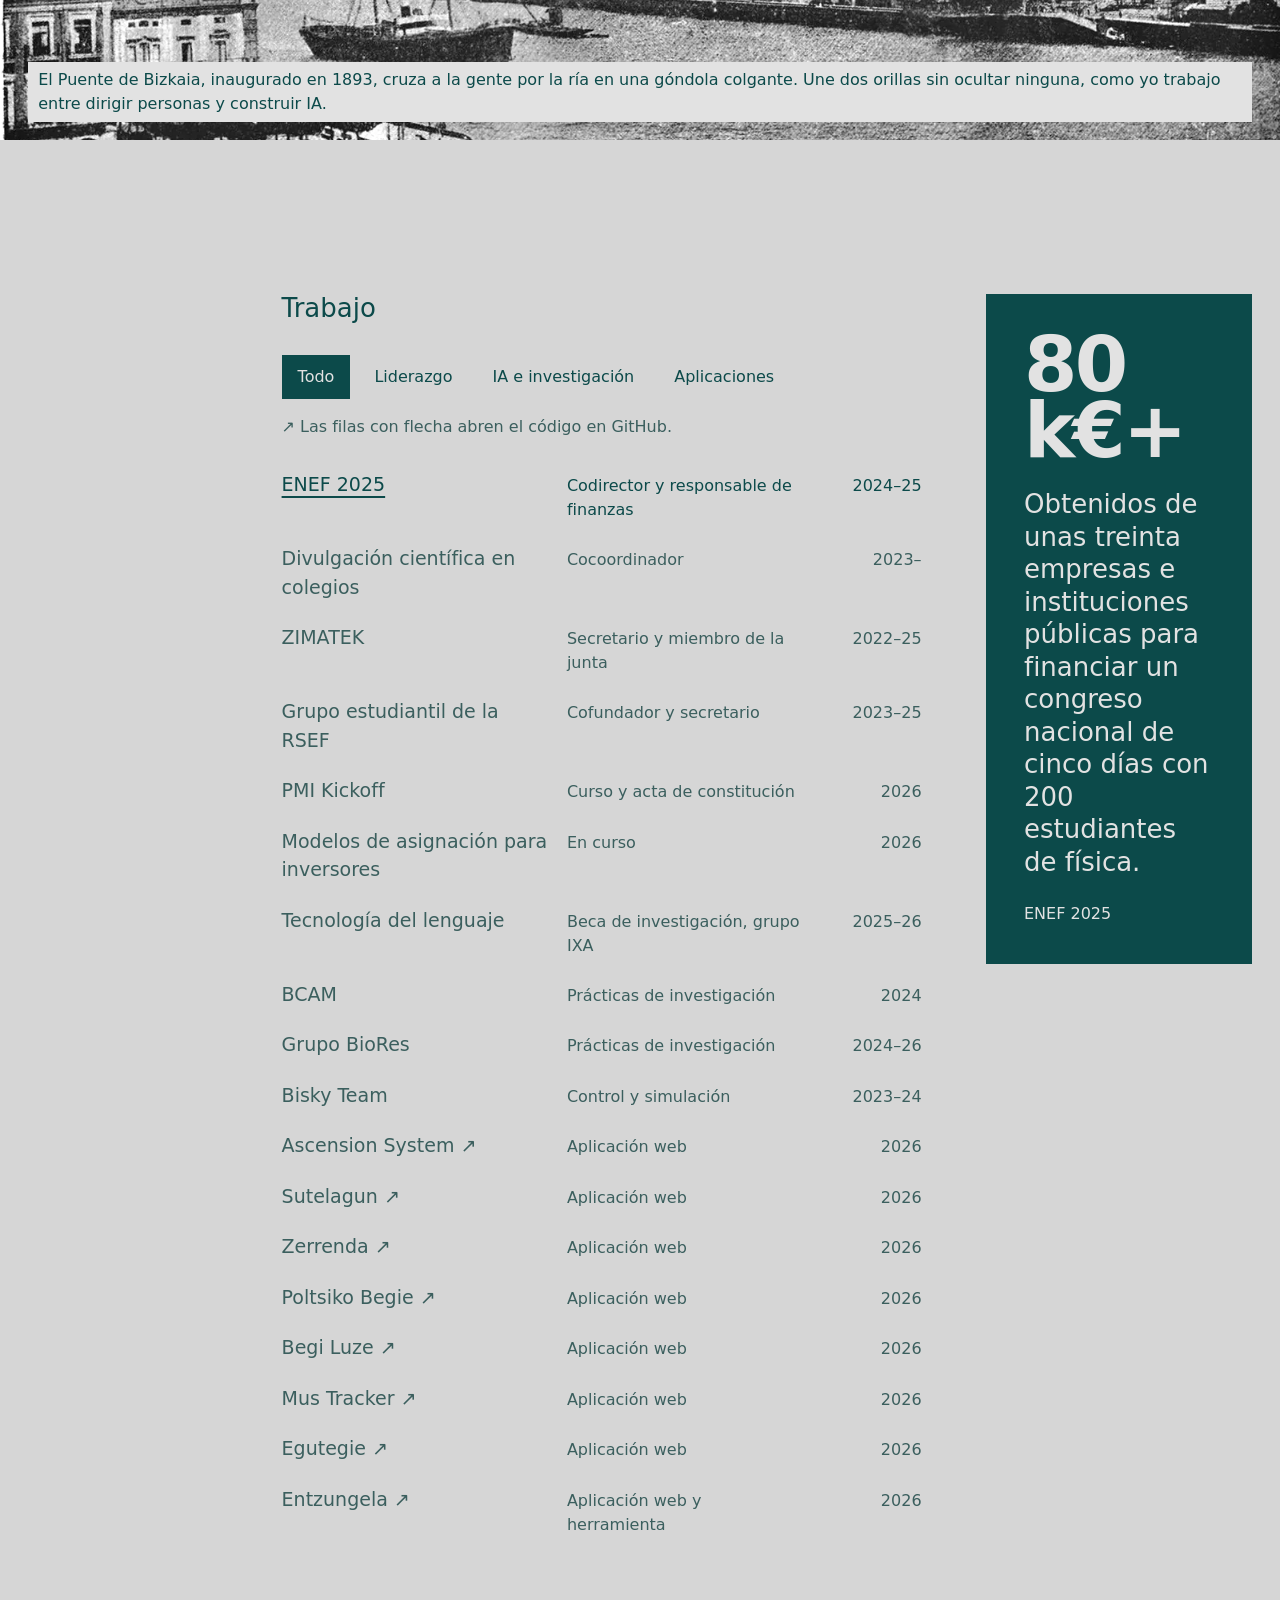
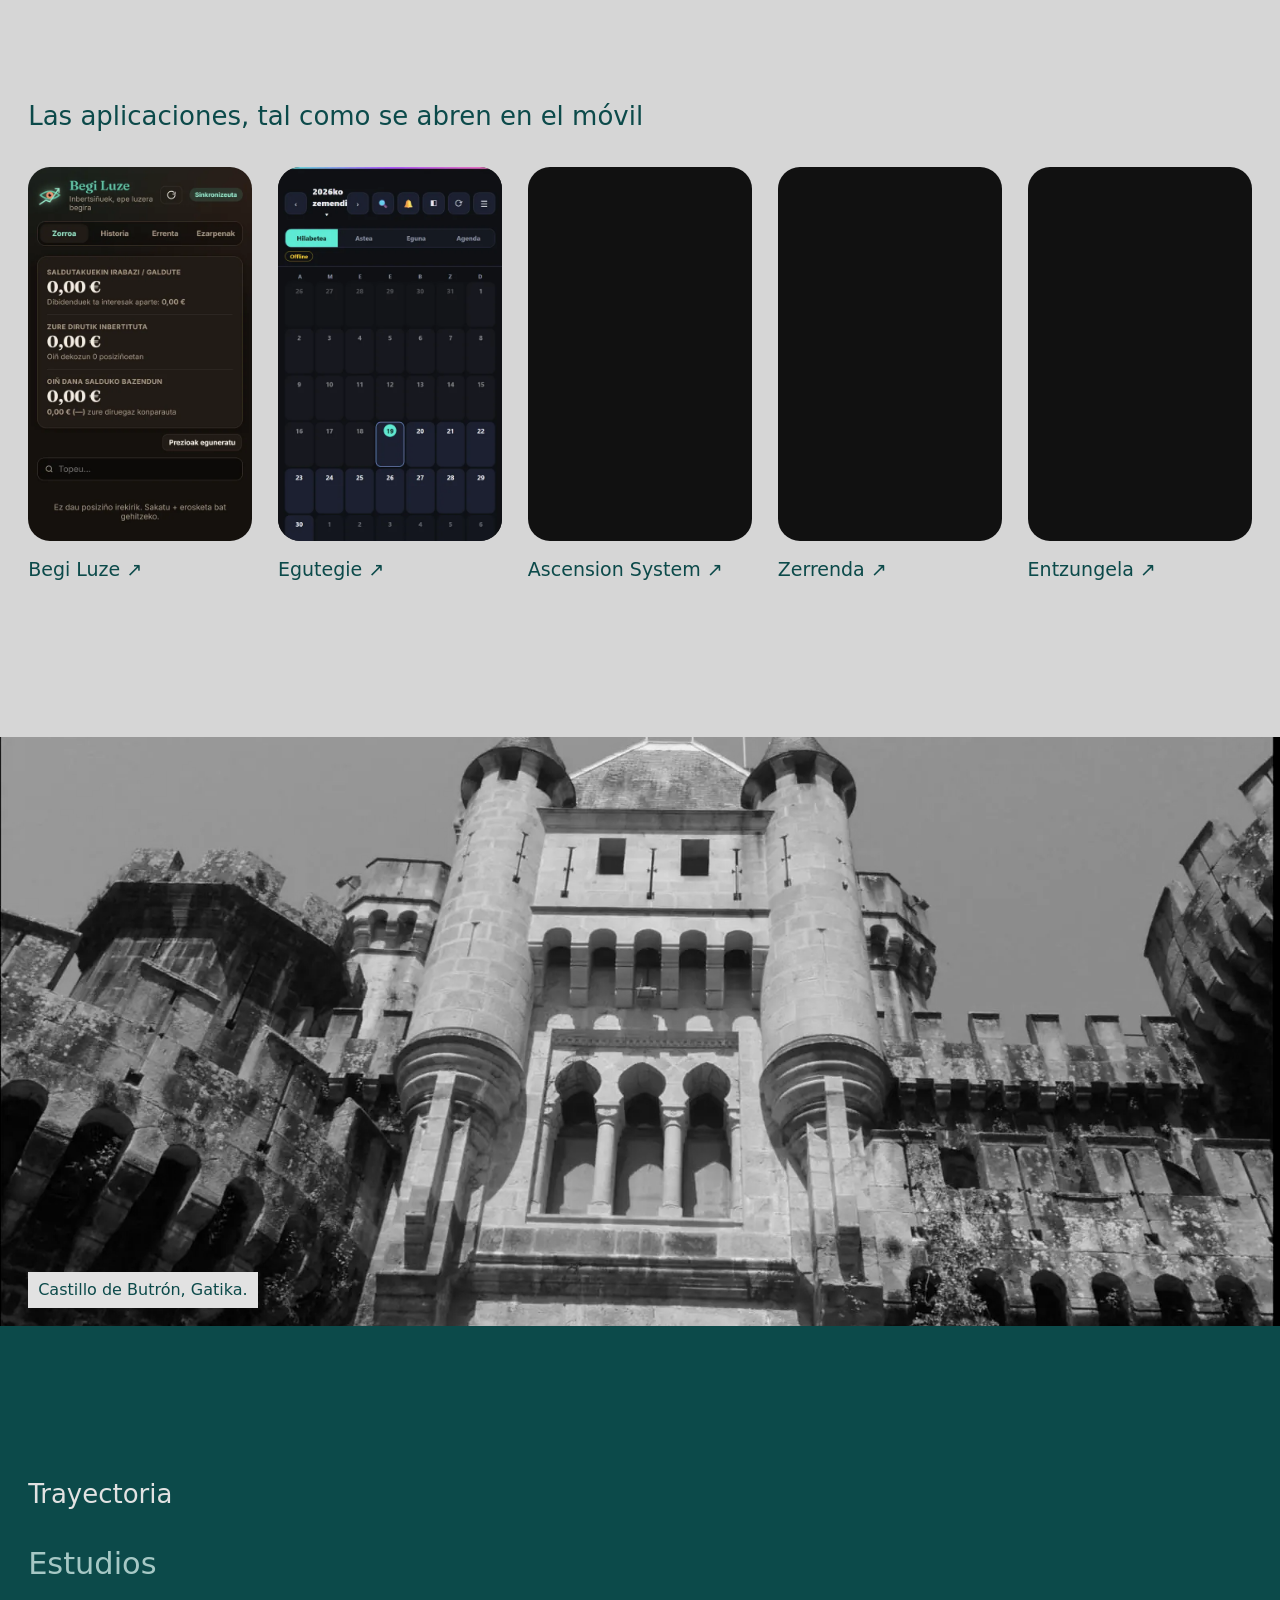
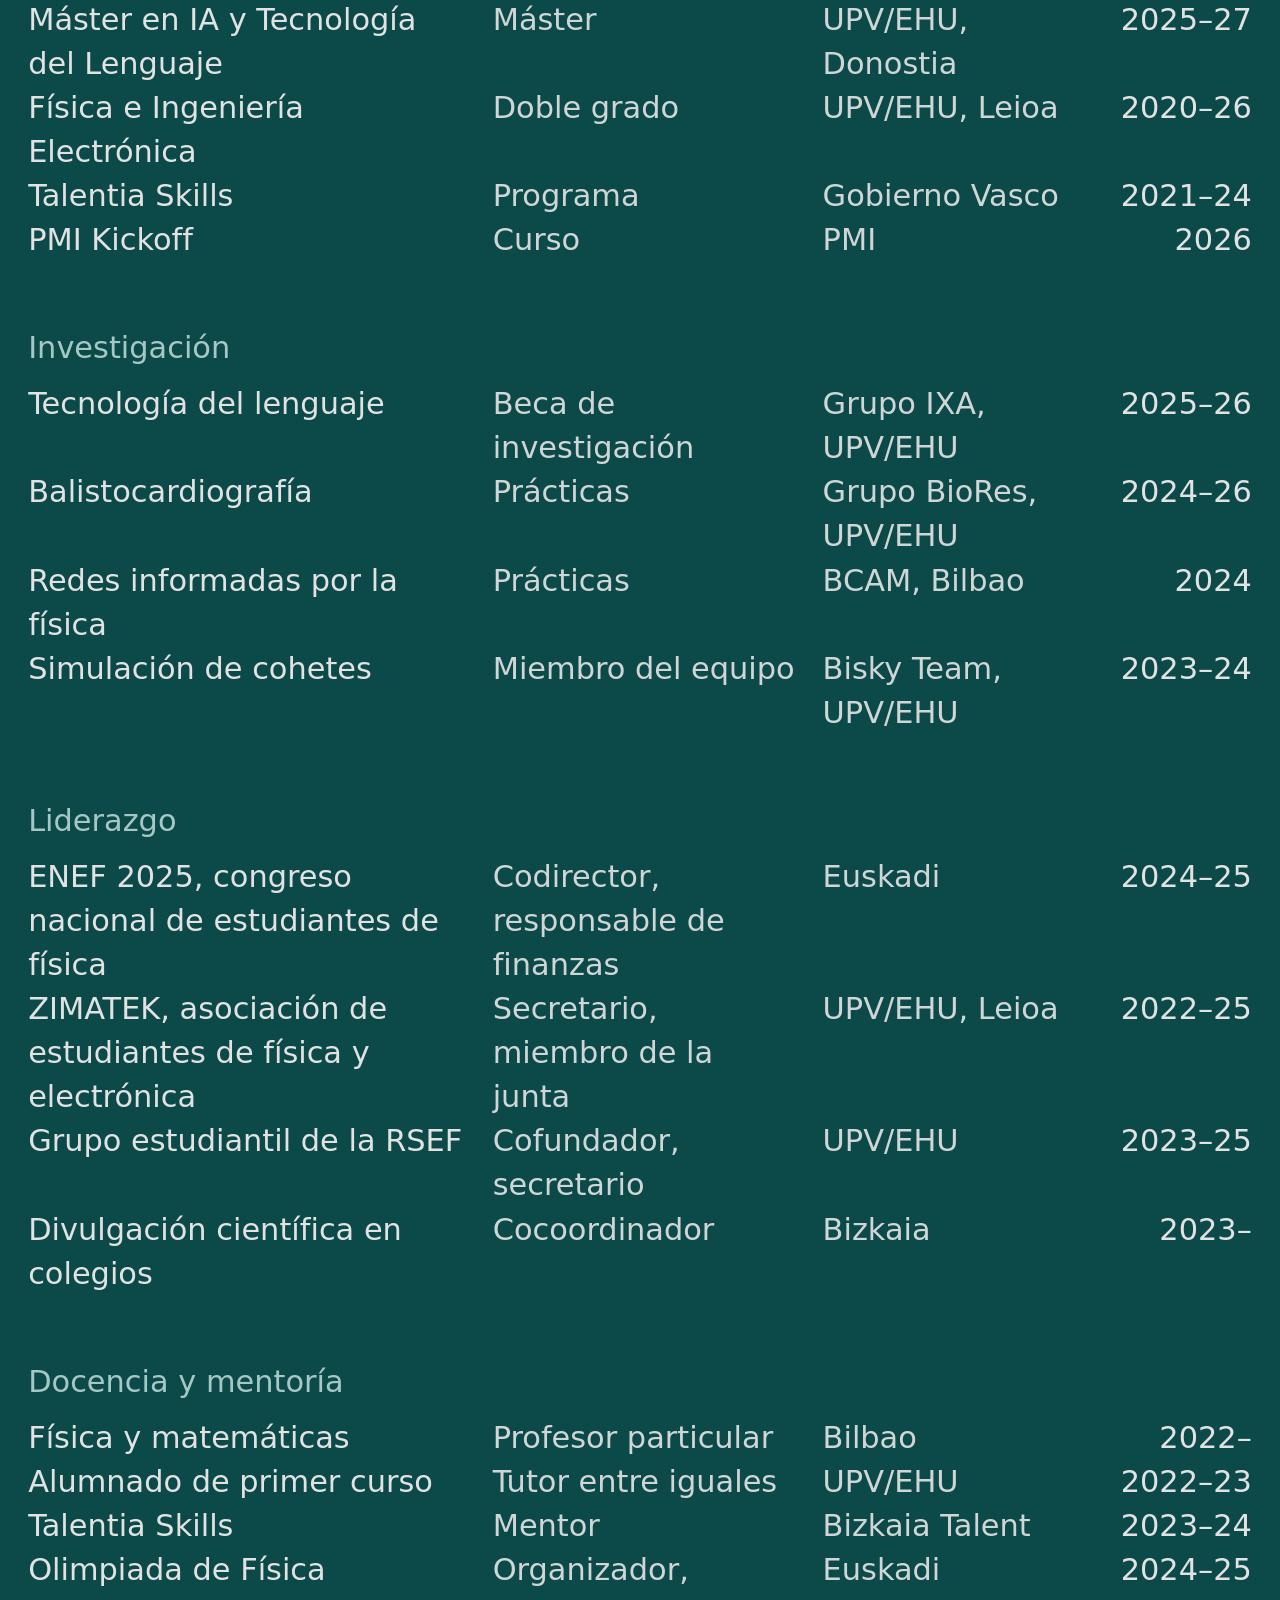
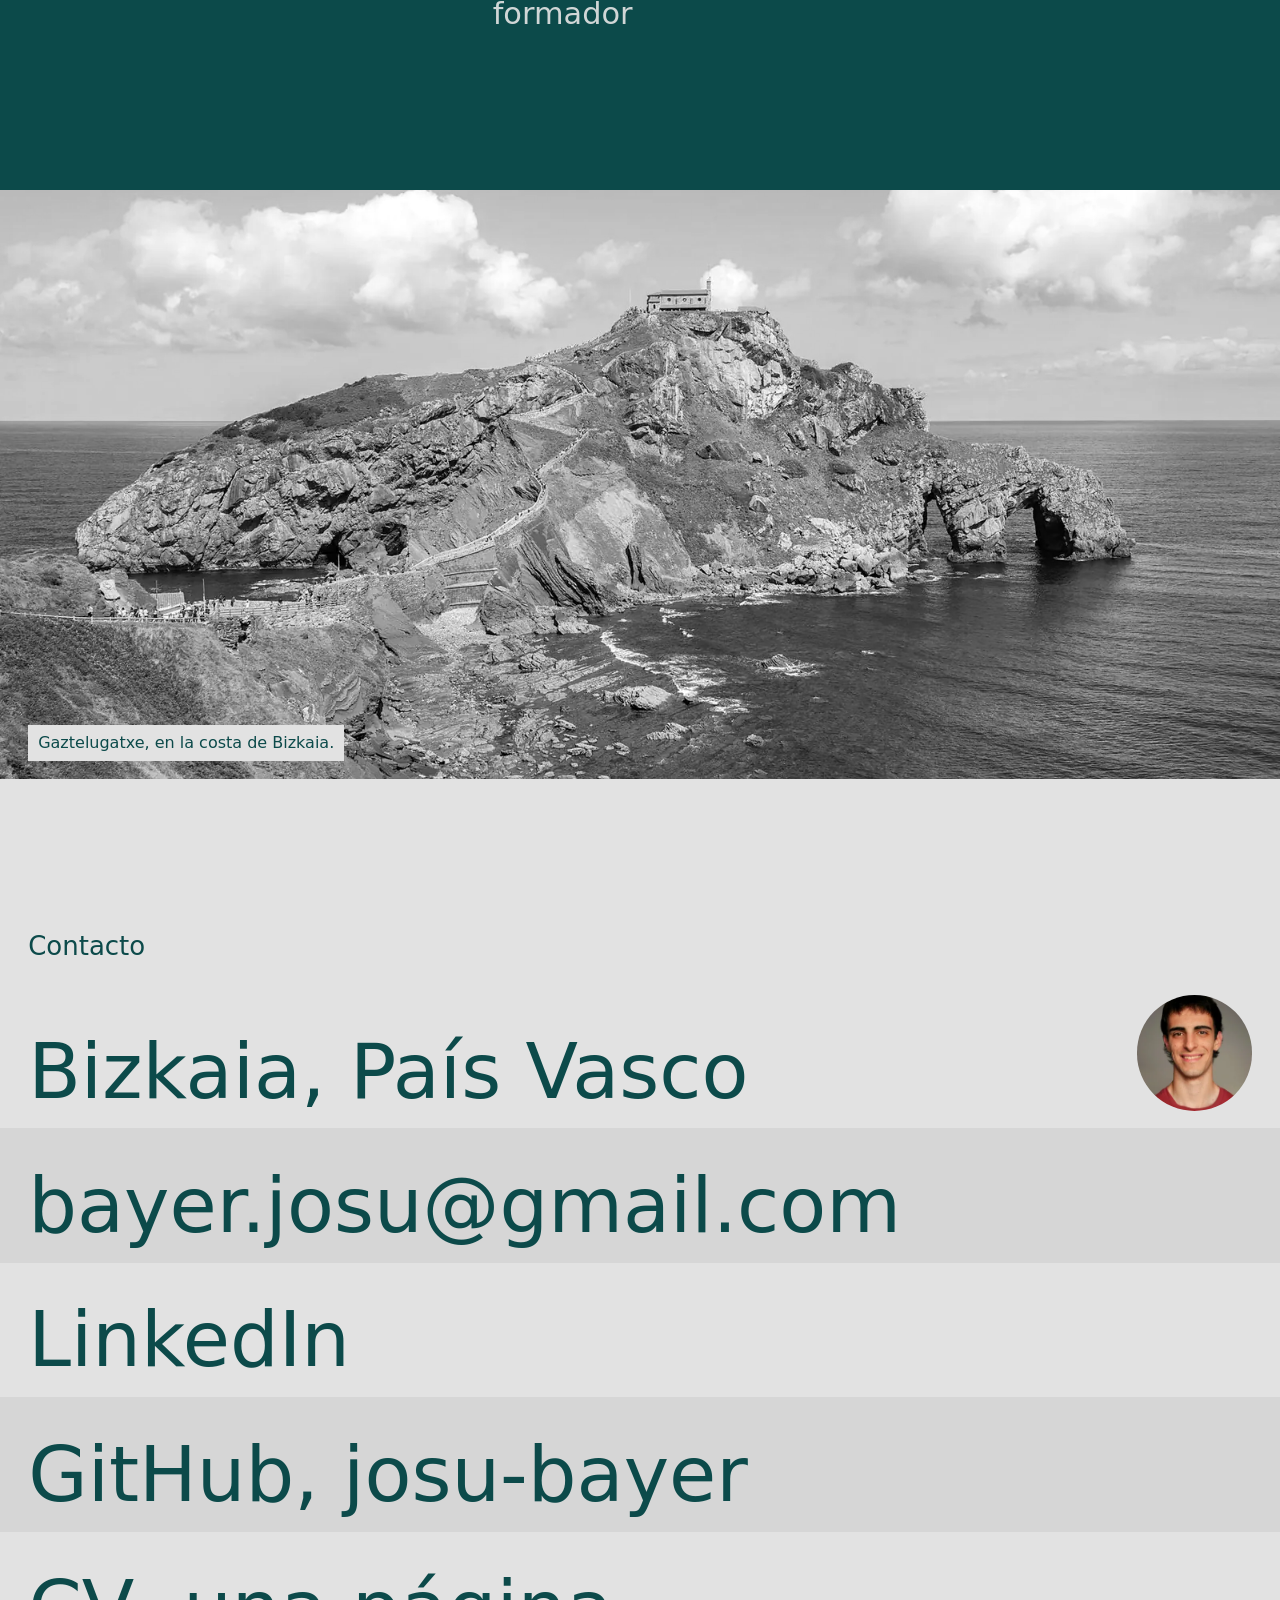
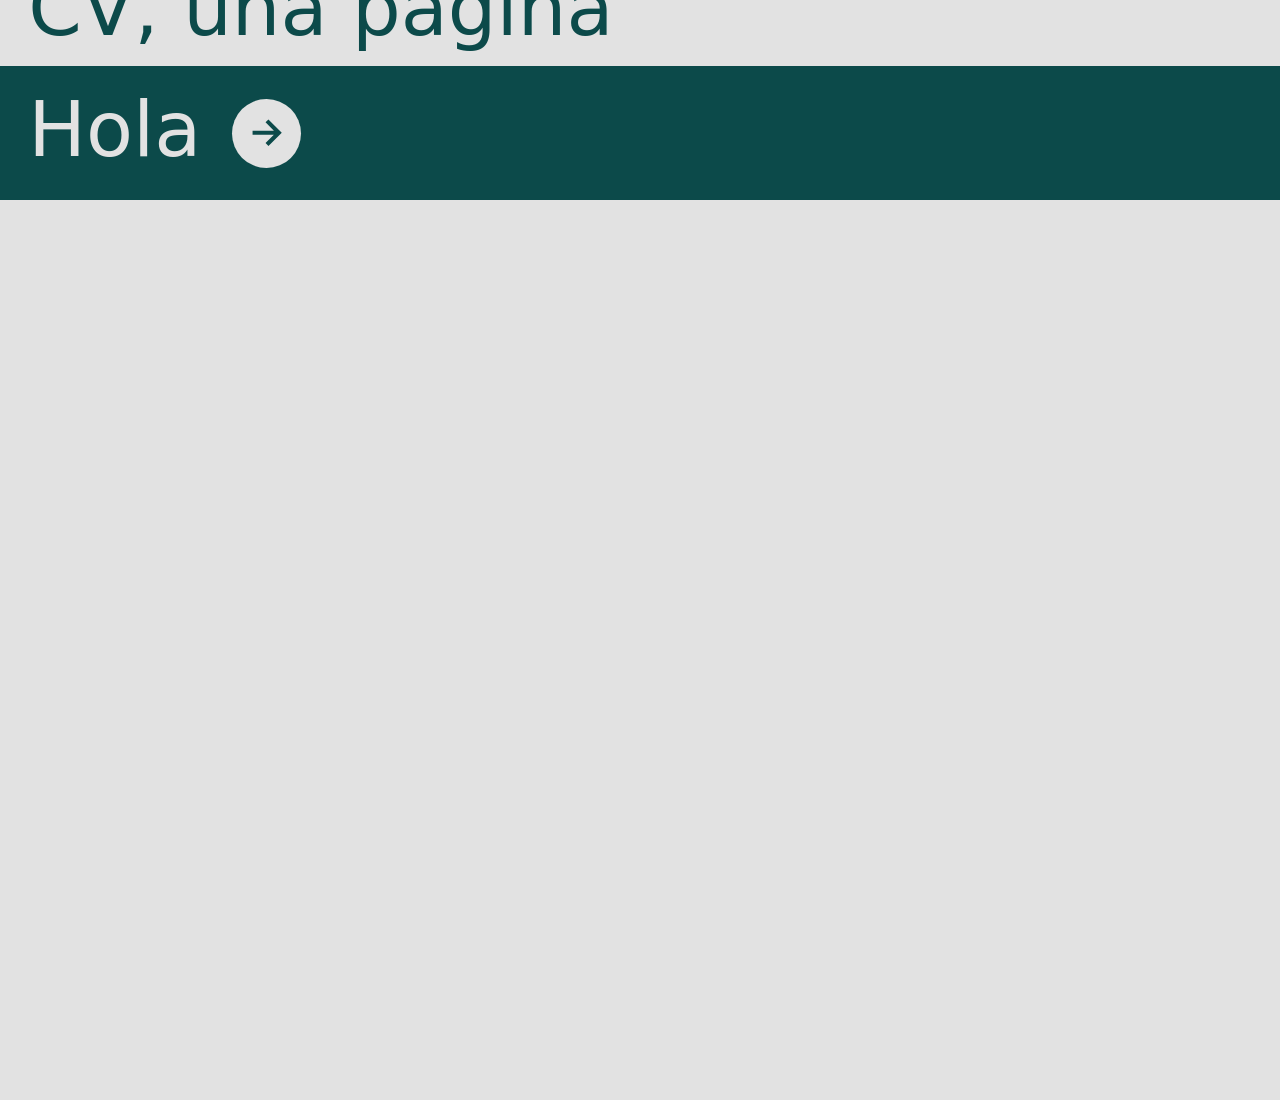
==== commit 5c92c828: "Site: hero, title and captions now centre on researching and building AI" ====
--- a/site/public/es/index.html
+++ b/site/public/es/index.html
@@ -3,7 +3,7 @@
 <head>
 <meta charset="utf-8">
 <meta name="viewport" content="width=device-width, initial-scale=1">
-<title>Josu Bayer, físico e ingeniero que gestiona proyectos y construye con IA</title>
+<title>Josu Bayer, físico e ingeniero especializado en IA</title>
 <meta name="description" content="Físico e ingeniero electrónico de Bizkaia. Proyectos liderados, investigación y pequeñas aplicaciones.">
 <meta name="theme-color" content="#0c4a4a" media="(prefers-color-scheme: light)">
 <meta name="theme-color" content="#0e1819" media="(prefers-color-scheme: dark)">
@@ -14,13 +14,13 @@
 <link rel="canonical" href="https://josu-bayer.web.app/es/">
 <meta property="og:type" content="profile">
 <meta property="og:site_name" content="Josu Bayer">
-<meta property="og:title" content="Josu Bayer, gestor de proyectos que construye con IA">
+<meta property="og:title" content="Josu Bayer, físico e ingeniero especializado en IA">
 <meta property="og:description" content="Físico e ingeniero electrónico de Bizkaia. Proyectos liderados, investigación y pequeñas aplicaciones.">
 <meta property="og:url" content="https://josu-bayer.web.app/es/">
 <meta property="og:image" content="https://josu-bayer.web.app/img/og.jpg">
 <meta property="og:image:width" content="1200">
 <meta property="og:image:height" content="630">
-<meta property="og:image:alt" content="Josu Bayer, gestor de proyectos que construye con IA">
+<meta property="og:image:alt" content="Josu Bayer, físico e ingeniero especializado en IA">
 <meta property="og:locale" content="es_ES">
 <meta property="og:locale:alternate" content="en_GB">
 <meta property="og:locale:alternate" content="eu_ES">
@@ -28,7 +28,7 @@
 <meta property="profile:last_name" content="Bayer Agirre">
 <meta name="twitter:card" content="summary_large_image">
 <meta name="author" content="Josu Bayer Agirre">
-<script type="application/ld+json">{"@context": "https://schema.org", "@type": "Person", "name": "Josu Bayer Agirre", "alternateName": "Josu Bayer", "url": "https://josu-bayer.web.app/", "image": "https://josu-bayer.web.app/img/josu-2026-12.jpg", "jobTitle": "Gestor de proyectos, físico e ingeniero electrónico", "email": "mailto:bayer.josu@gmail.com", "address": {"@type": "PostalAddress", "addressRegion": "Bizkaia", "addressCountry": "ES"}, "alumniOf": {"@type": "CollegeOrUniversity", "name": "UPV/EHU"}, "sameAs": ["https://github.com/josu-bayer", "https://www.linkedin.com/in/josu-bayer-agirre-090678208/"]}</script>
+<script type="application/ld+json">{"@context": "https://schema.org", "@type": "Person", "name": "Josu Bayer Agirre", "alternateName": "Josu Bayer", "url": "https://josu-bayer.web.app/", "image": "https://josu-bayer.web.app/img/josu-2026-12.jpg", "jobTitle": "Físico e ingeniero electrónico, máster en IA", "email": "mailto:bayer.josu@gmail.com", "address": {"@type": "PostalAddress", "addressRegion": "Bizkaia", "addressCountry": "ES"}, "alumniOf": {"@type": "CollegeOrUniversity", "name": "UPV/EHU"}, "sameAs": ["https://github.com/josu-bayer", "https://www.linkedin.com/in/josu-bayer-agirre-090678208/"]}</script>
 <link rel="alternate" hreflang="en" href="https://josu-bayer.web.app/">
 <link rel="alternate" hreflang="eu" href="https://josu-bayer.web.app/eu/">
 <link rel="alternate" hreflang="es" href="https://josu-bayer.web.app/es/">
@@ -52,17 +52,17 @@
 
 <main>
 <section class="about" id="about">
-  <h1 class="hero">Gestiono proyectos<br>y construyo con IA.</h1>
+  <h1 class="hero">Investigo y construyo<br>inteligencia artificial.</h1>
   <h2 class="sh rv">Sobre mí</h2>
   <div class="story rv">
     <p><mark class="hl3">Soy Josu Bayer</mark>, físico e ingeniero electrónico de <mark class="hl2">Bizkaia</mark>. Hice un doble grado en la UPV/EHU y después un <mark class="hl1">máster en IA y tecnología del lenguaje</mark>. Me dedico a la <mark class="hl1">gestión de proyectos</mark>, y codirigí <mark class="hl2">ENEF 2025</mark>, un congreso nacional para 200 estudiantes de física, para el que conseguí <mark class="hl1">más de 80.000 €</mark>. Las aplicaciones de abajo las he construido yo y las uso.</p>
   </div>
-  <p class="cta rv"><a href="#contact"><mark class="hl1">¿Necesitas un gestor de proyectos que además entienda de IA? Saluda.</mark></a></p>
+  <p class="cta rv"><a href="#contact"><mark class="hl1">¿Buscas a alguien que sepa de IA y pueda dirigir también el proyecto? Saluda.</mark></a></p>
 </section>
 
 <figure class="band" data-drift>
   <picture><source type="image/webp" srcset="../img/bridge-800.webp 800w, ../img/bridge-1600.webp 1600w" sizes="100vw"><img src="../img/bridge.jpg" width="1800" height="1087" alt="Archival photograph of the Bizkaia transporter bridge, two iron towers carrying a walkway over the estuary, a steamer passing beneath" loading="lazy" decoding="async"></picture>
-  <figcaption>El Puente de Bizkaia, inaugurado en 1893, cruza a la gente por la ría en una góndola colgante. Une dos orillas sin ocultar ninguna, como yo trabajo entre gestionar personas y construir con IA.</figcaption>
+  <figcaption>El Puente de Bizkaia, inaugurado en 1893, cruza a la gente por la ría en una góndola colgante. Une dos orillas sin ocultar ninguna, como yo trabajo entre dirigir personas y construir IA.</figcaption>
 </figure>
 
 <section class="work" id="work">
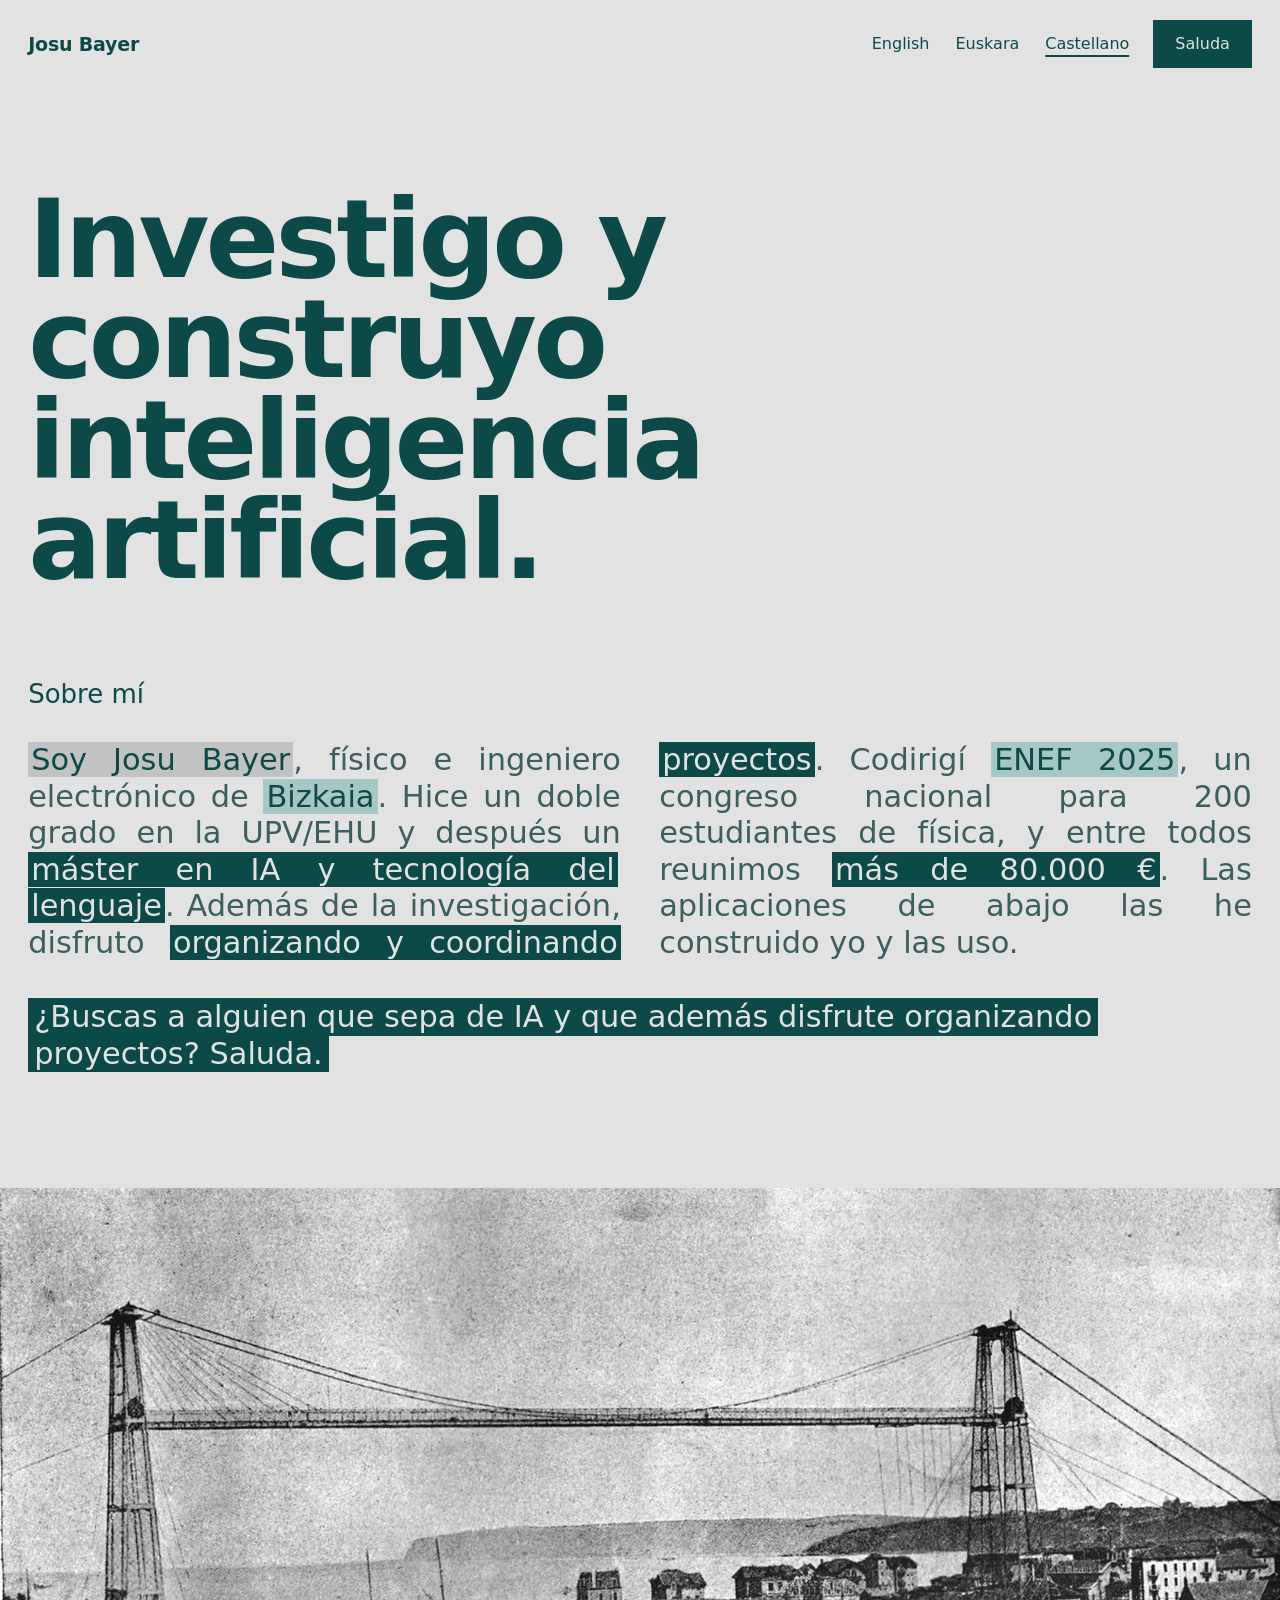
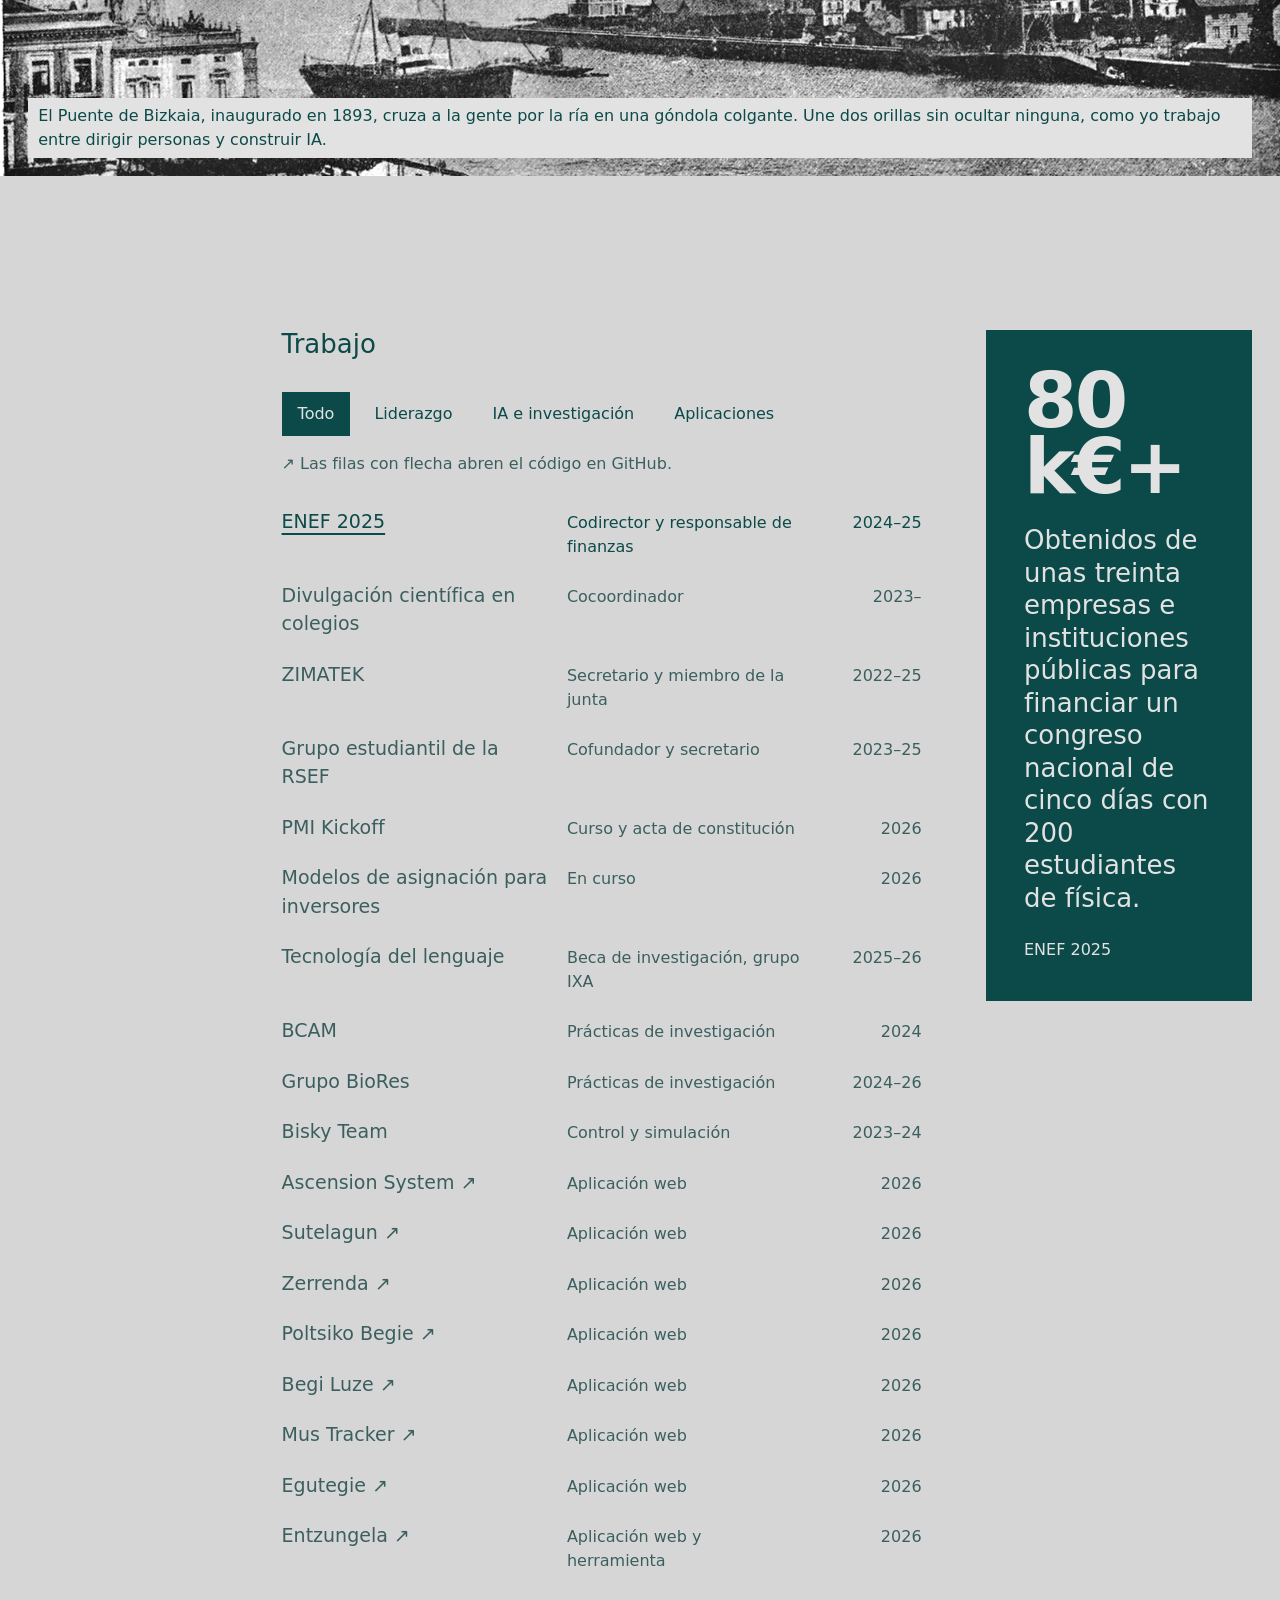
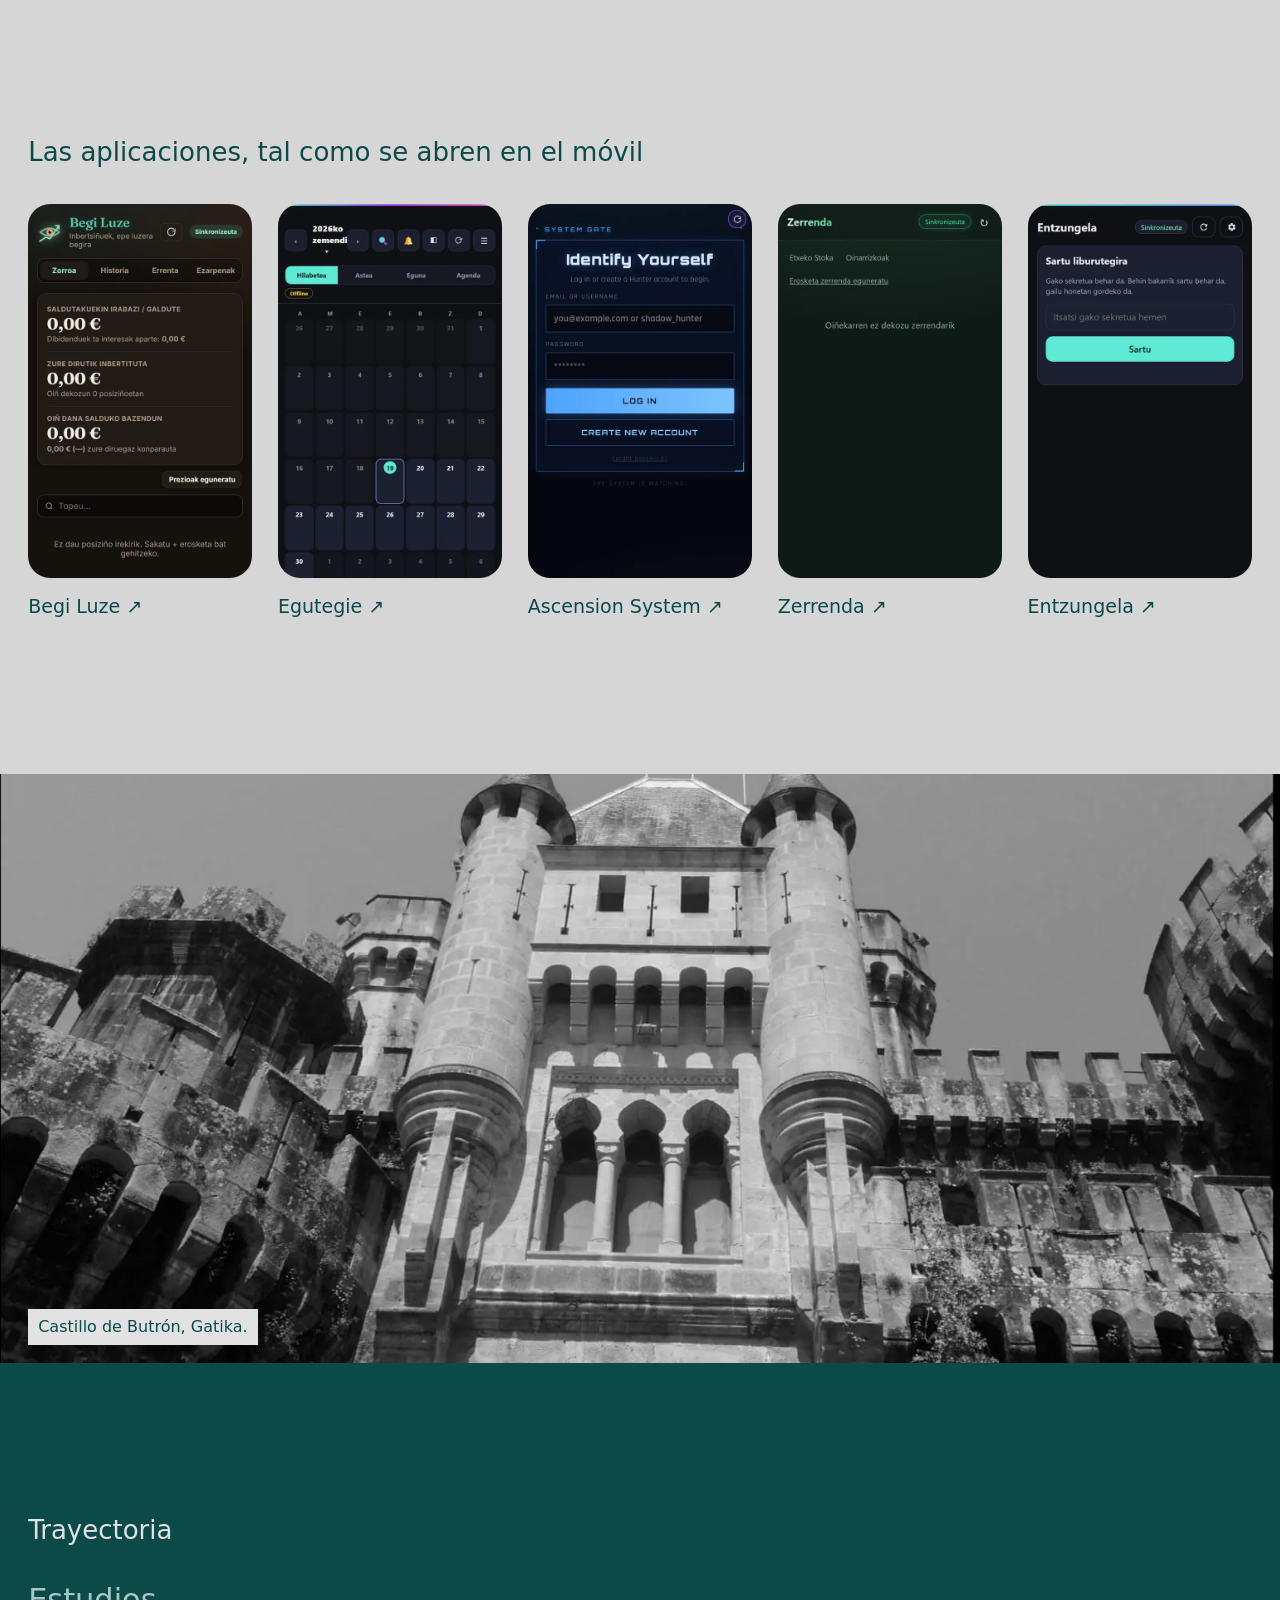
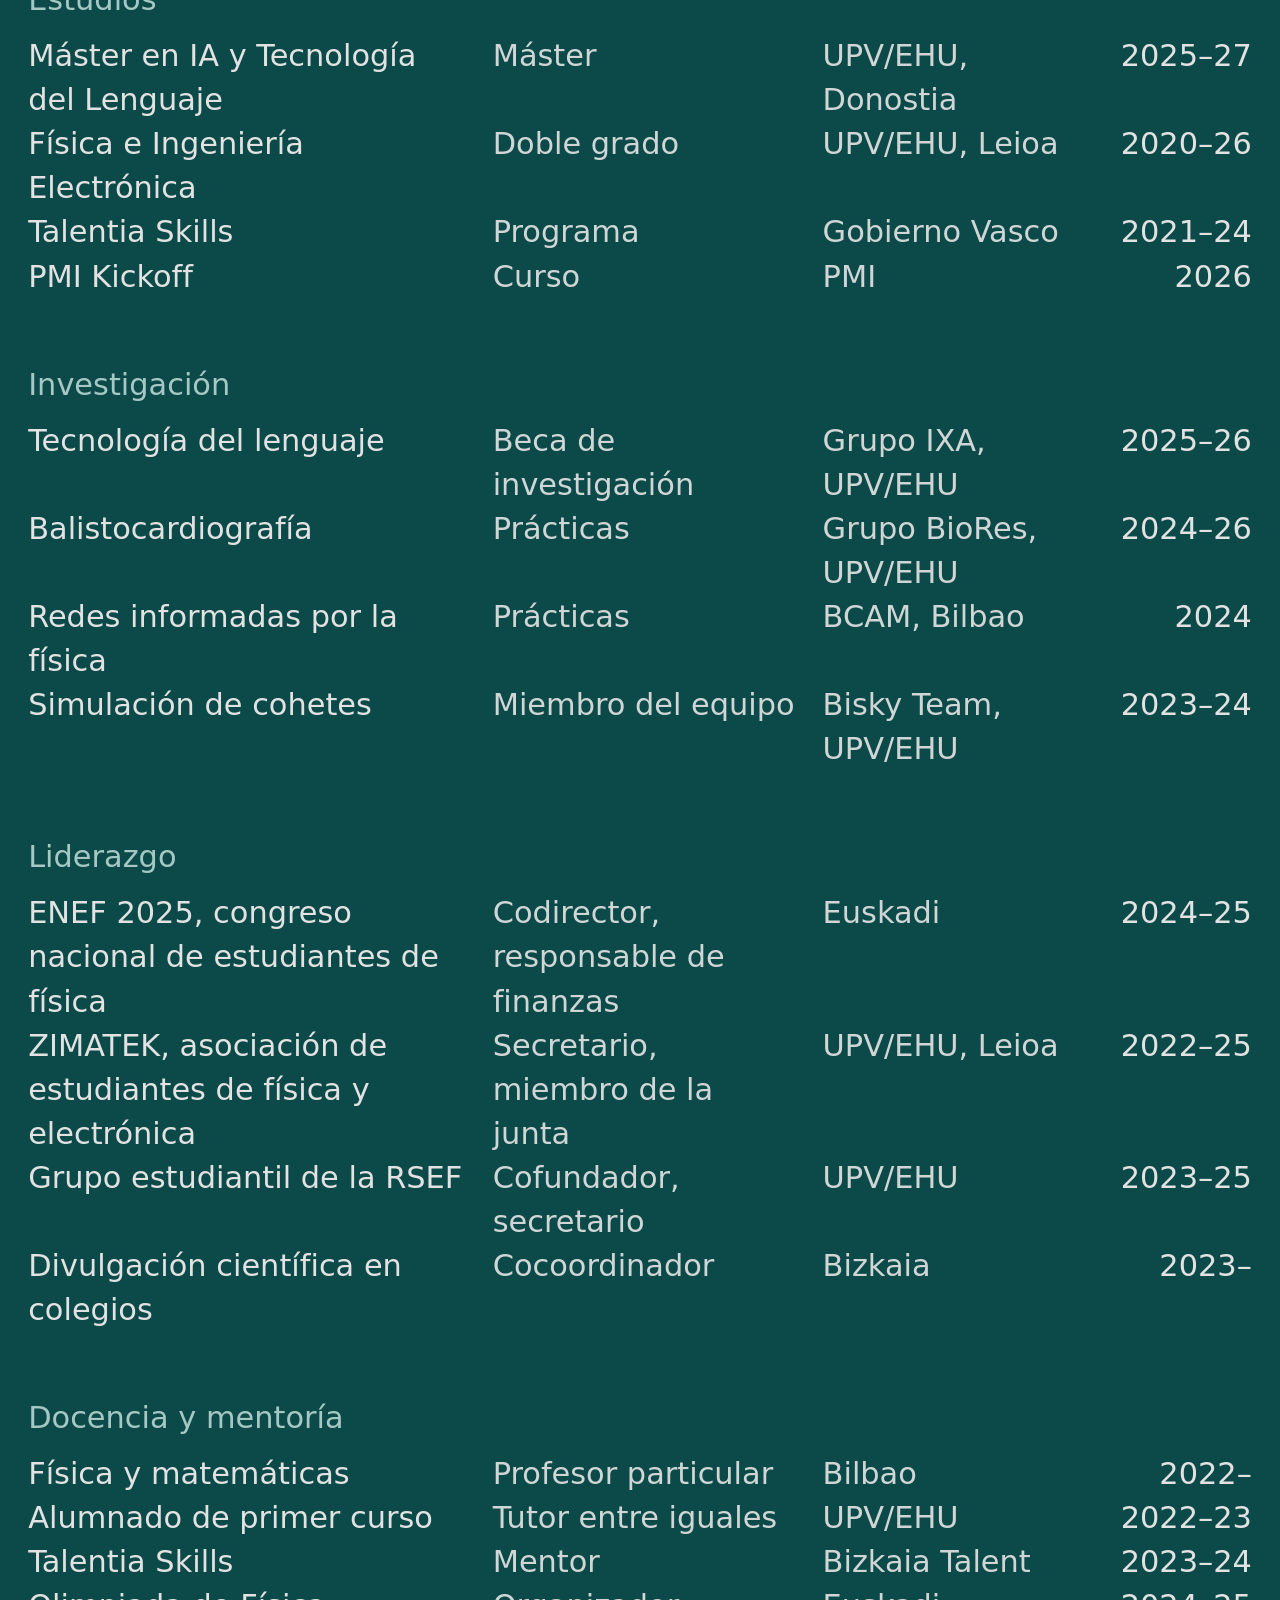
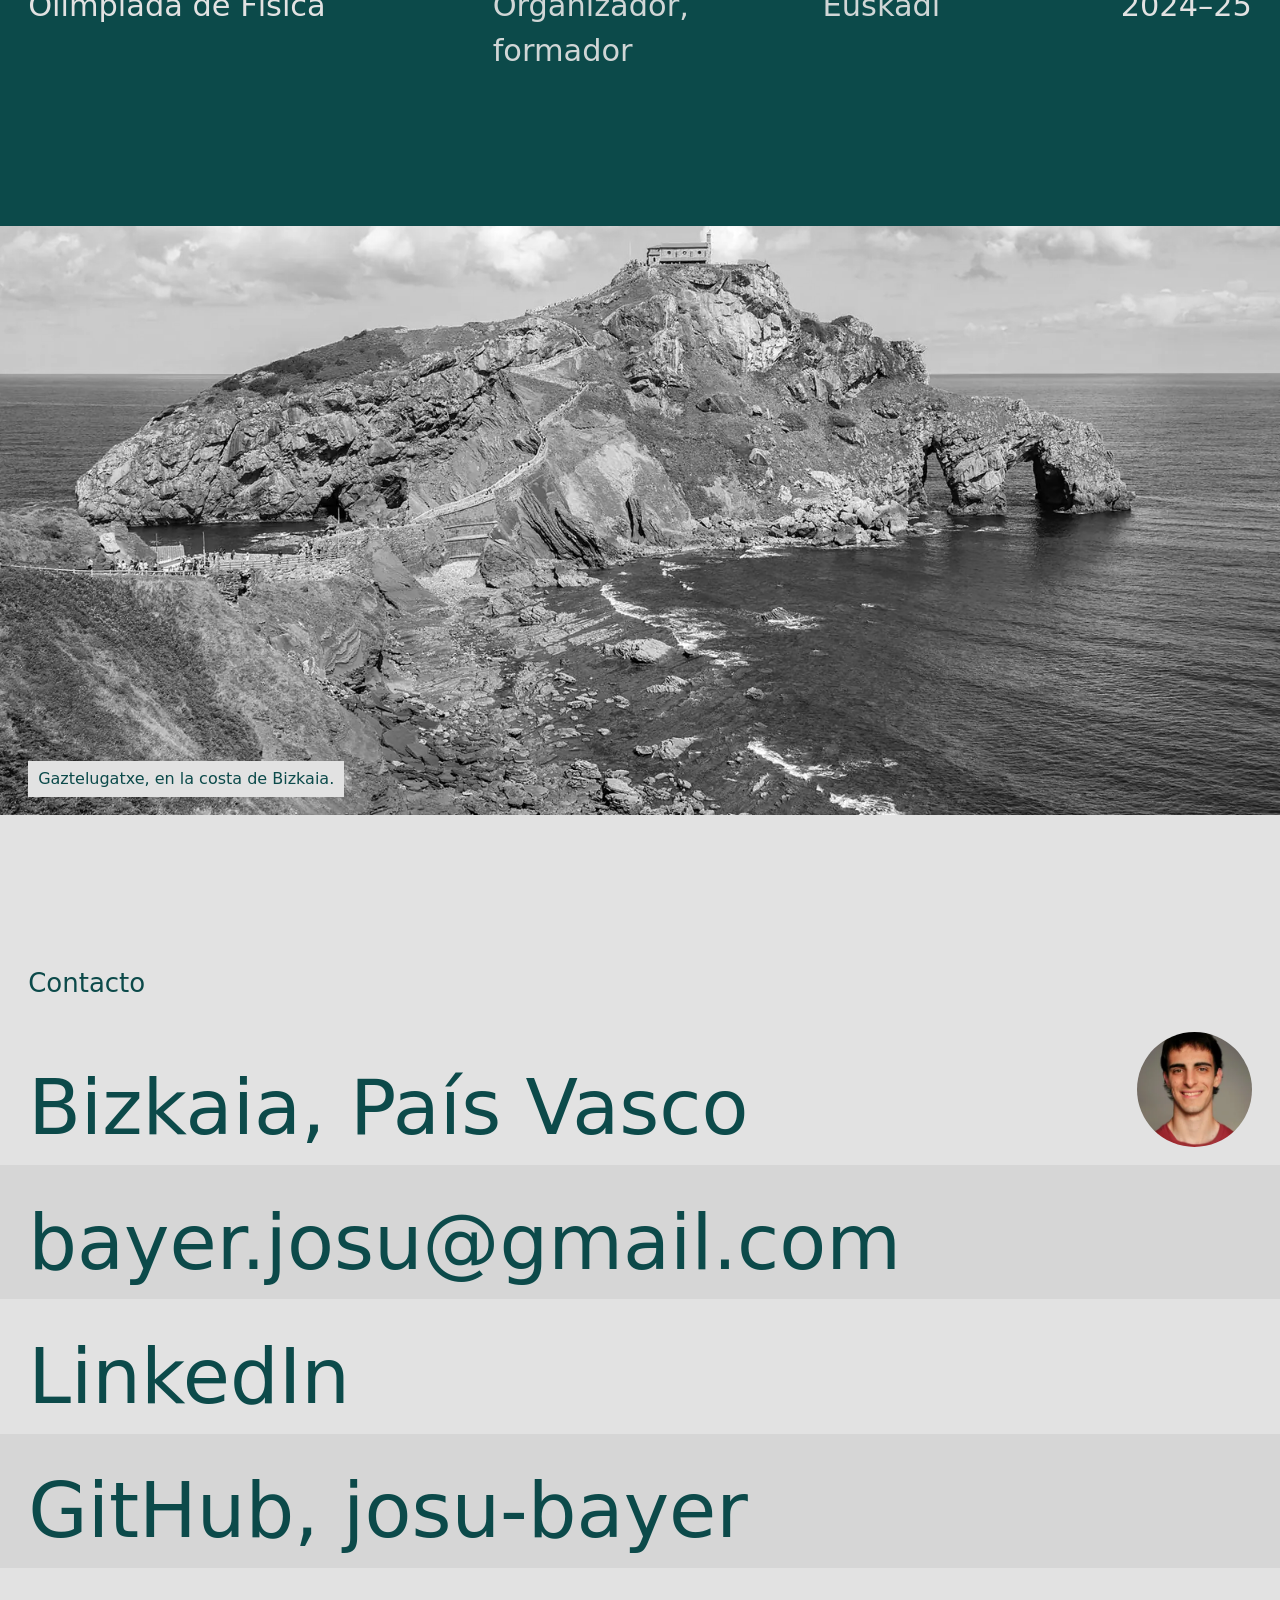
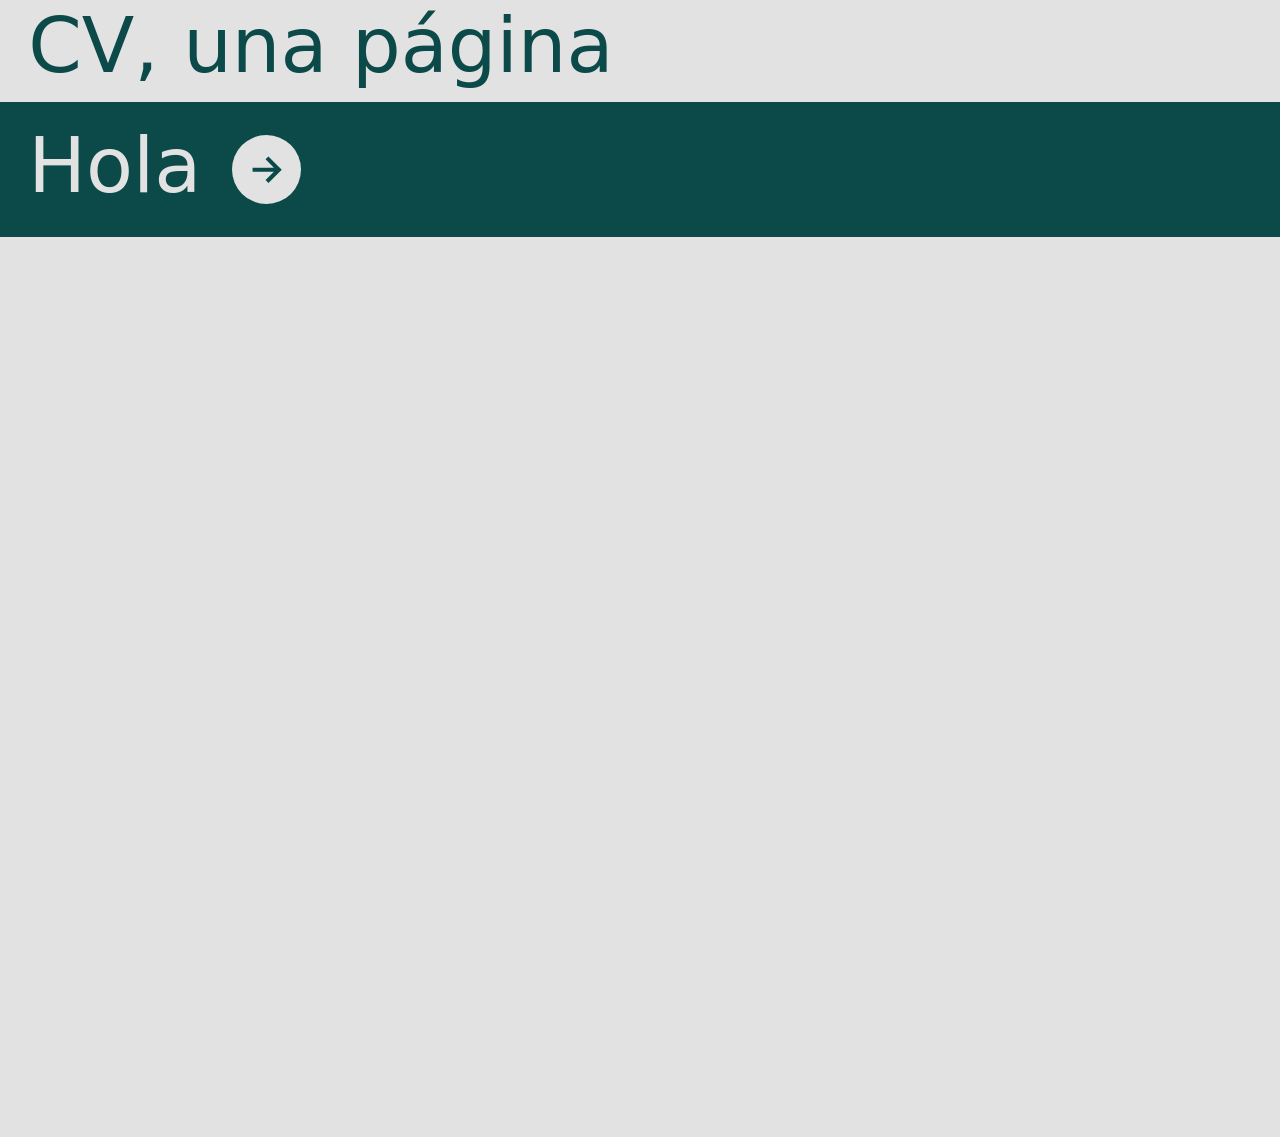
==== commit 306b49f9: "Site: simpler About text, updated description and share image" ====
--- a/site/public/es/index.html
+++ b/site/public/es/index.html
@@ -4,7 +4,7 @@
 <meta charset="utf-8">
 <meta name="viewport" content="width=device-width, initial-scale=1">
 <title>Josu Bayer, físico e ingeniero especializado en IA</title>
-<meta name="description" content="Físico e ingeniero electrónico de Bizkaia. Proyectos liderados, investigación y pequeñas aplicaciones.">
+<meta name="description" content="Físico e ingeniero electrónico de Bizkaia. Investigación en IA, proyectos coordinados y pequeñas aplicaciones.">
 <meta name="theme-color" content="#0c4a4a" media="(prefers-color-scheme: light)">
 <meta name="theme-color" content="#0e1819" media="(prefers-color-scheme: dark)">
 <meta name="color-scheme" content="light dark">
@@ -15,7 +15,7 @@
 <meta property="og:type" content="profile">
 <meta property="og:site_name" content="Josu Bayer">
 <meta property="og:title" content="Josu Bayer, físico e ingeniero especializado en IA">
-<meta property="og:description" content="Físico e ingeniero electrónico de Bizkaia. Proyectos liderados, investigación y pequeñas aplicaciones.">
+<meta property="og:description" content="Físico e ingeniero electrónico de Bizkaia. Investigación en IA, proyectos coordinados y pequeñas aplicaciones.">
 <meta property="og:url" content="https://josu-bayer.web.app/es/">
 <meta property="og:image" content="https://josu-bayer.web.app/img/og.jpg">
 <meta property="og:image:width" content="1200">
@@ -28,7 +28,7 @@
 <meta property="profile:last_name" content="Bayer Agirre">
 <meta name="twitter:card" content="summary_large_image">
 <meta name="author" content="Josu Bayer Agirre">
-<script type="application/ld+json">{"@context": "https://schema.org", "@type": "Person", "name": "Josu Bayer Agirre", "alternateName": "Josu Bayer", "url": "https://josu-bayer.web.app/", "image": "https://josu-bayer.web.app/img/josu-2026-12.jpg", "jobTitle": "Físico e ingeniero electrónico, máster en IA", "email": "mailto:bayer.josu@gmail.com", "address": {"@type": "PostalAddress", "addressRegion": "Bizkaia", "addressCountry": "ES"}, "alumniOf": {"@type": "CollegeOrUniversity", "name": "UPV/EHU"}, "sameAs": ["https://github.com/josu-bayer", "https://www.linkedin.com/in/josu-bayer-agirre-090678208/"]}</script>
+<script type="application/ld+json">{"@context": "https://schema.org", "@type": "Person", "name": "Josu Bayer Agirre", "alternateName": "Josu Bayer", "url": "https://josu-bayer.web.app/", "image": "https://josu-bayer.web.app/img/josu-2026-12.jpg", "jobTitle": "Físico e ingeniero electrónico, máster en IA, coordinación de proyectos", "email": "mailto:bayer.josu@gmail.com", "address": {"@type": "PostalAddress", "addressRegion": "Bizkaia", "addressCountry": "ES"}, "alumniOf": {"@type": "CollegeOrUniversity", "name": "UPV/EHU"}, "sameAs": ["https://github.com/josu-bayer", "https://www.linkedin.com/in/josu-bayer-agirre-090678208/"]}</script>
 <link rel="alternate" hreflang="en" href="https://josu-bayer.web.app/">
 <link rel="alternate" hreflang="eu" href="https://josu-bayer.web.app/eu/">
 <link rel="alternate" hreflang="es" href="https://josu-bayer.web.app/es/">
@@ -55,9 +55,9 @@
   <h1 class="hero">Investigo y construyo<br>inteligencia artificial.</h1>
   <h2 class="sh rv">Sobre mí</h2>
   <div class="story rv">
-    <p><mark class="hl3">Soy Josu Bayer</mark>, físico e ingeniero electrónico de <mark class="hl2">Bizkaia</mark>. Hice un doble grado en la UPV/EHU y después un <mark class="hl1">máster en IA y tecnología del lenguaje</mark>. Me dedico a la <mark class="hl1">gestión de proyectos</mark>, y codirigí <mark class="hl2">ENEF 2025</mark>, un congreso nacional para 200 estudiantes de física, para el que conseguí <mark class="hl1">más de 80.000 €</mark>. Las aplicaciones de abajo las he construido yo y las uso.</p>
+    <p><mark class="hl3">Soy Josu Bayer</mark>, físico e ingeniero electrónico de <mark class="hl2">Bizkaia</mark>. Hice un doble grado en la UPV/EHU y después un <mark class="hl1">máster en IA y tecnología del lenguaje</mark>. Además de la investigación, disfruto <mark class="hl1">organizando y coordinando proyectos</mark>. Codirigí <mark class="hl2">ENEF 2025</mark>, un congreso nacional para 200 estudiantes de física, y entre todos reunimos <mark class="hl1">más de 80.000 €</mark>. Las aplicaciones de abajo las he construido yo y las uso.</p>
   </div>
-  <p class="cta rv"><a href="#contact"><mark class="hl1">¿Buscas a alguien que sepa de IA y pueda dirigir también el proyecto? Saluda.</mark></a></p>
+  <p class="cta rv"><a href="#contact"><mark class="hl1">¿Buscas a alguien que sepa de IA y que además disfrute organizando proyectos? Saluda.</mark></a></p>
 </section>
 
 <figure class="band" data-drift>
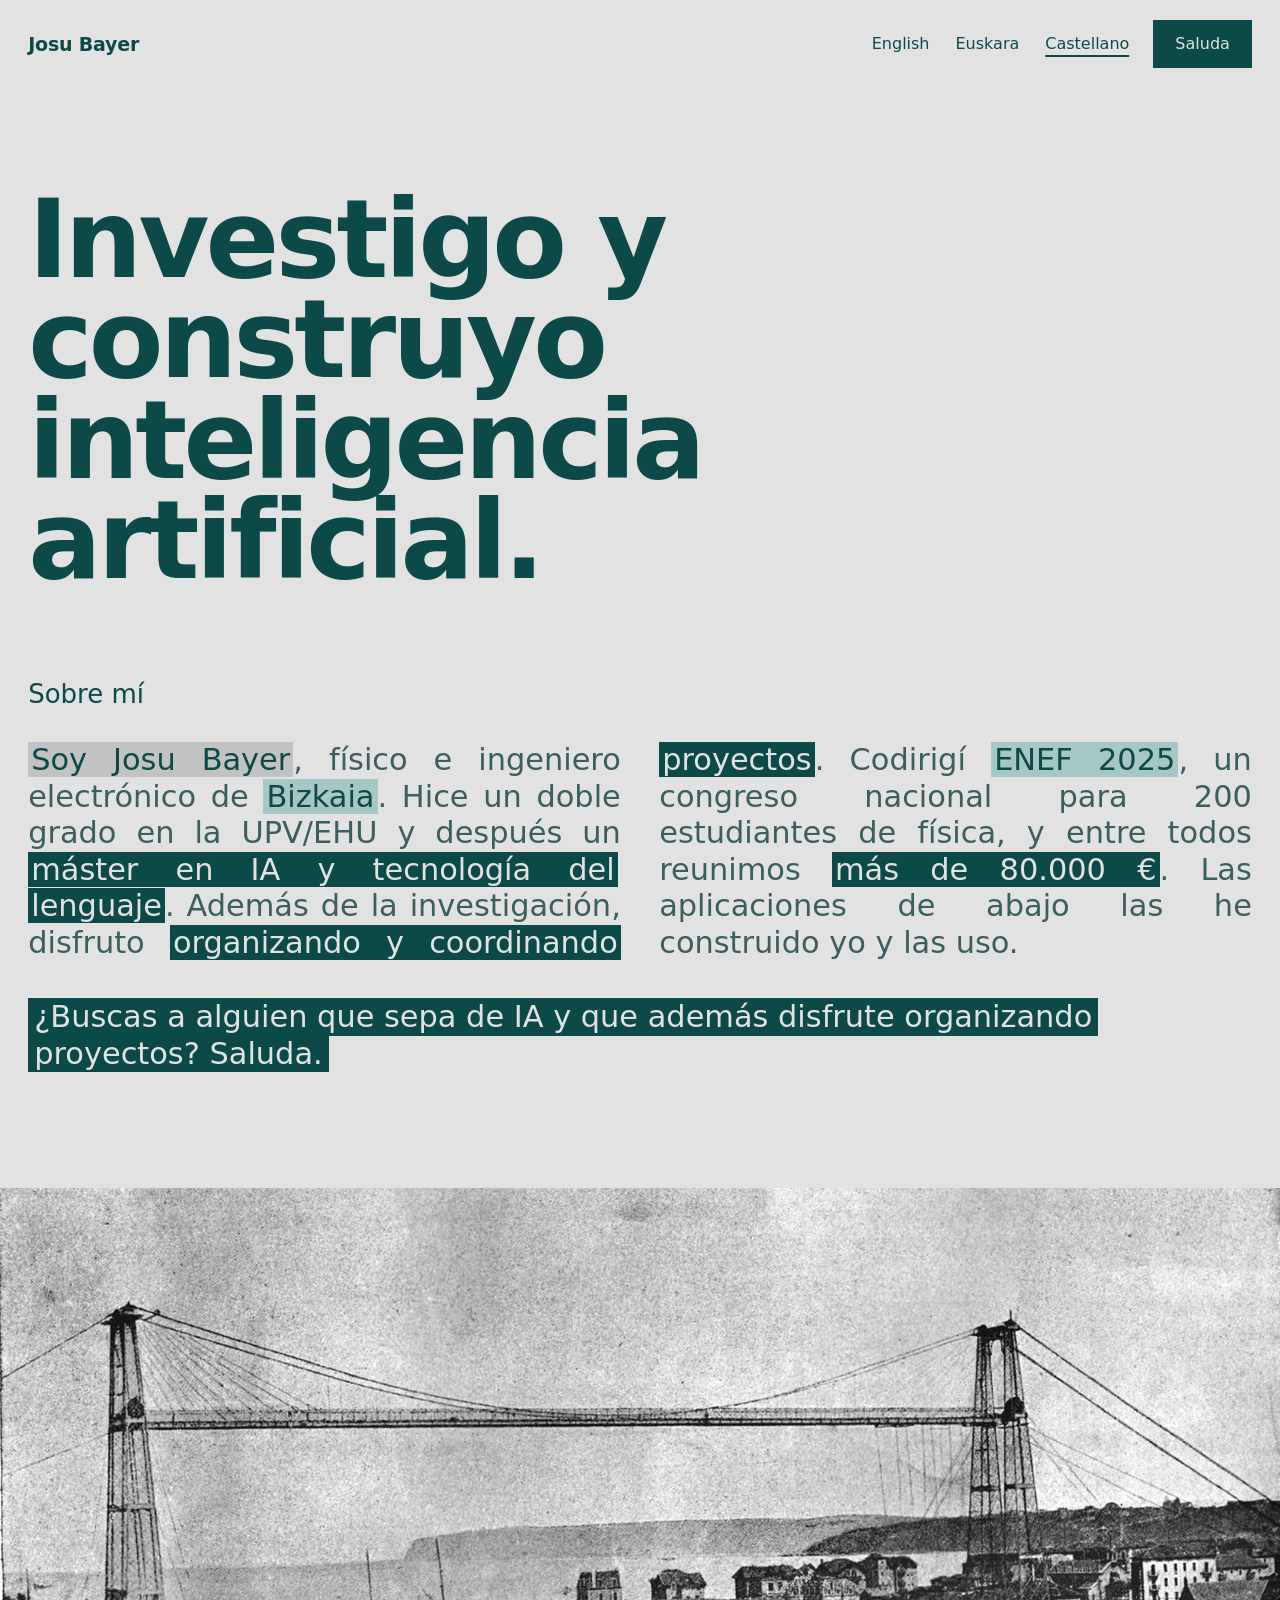
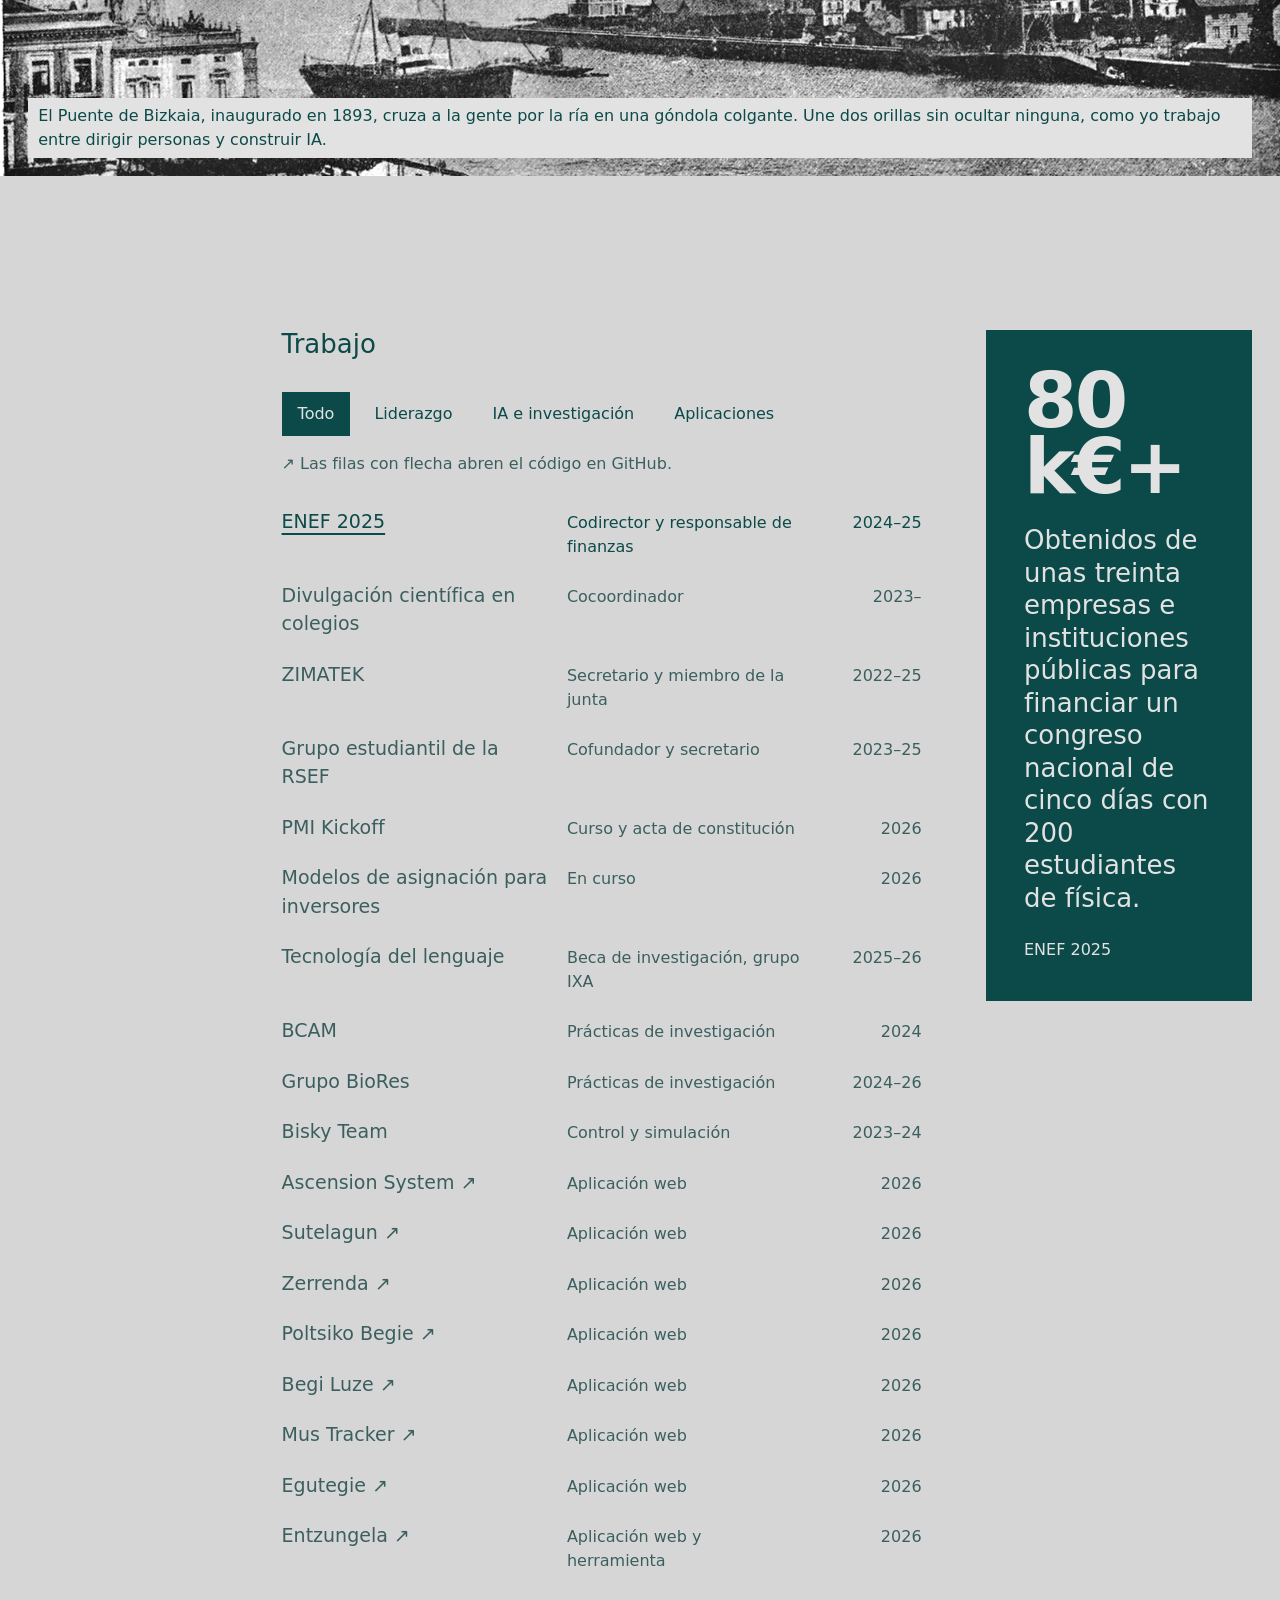
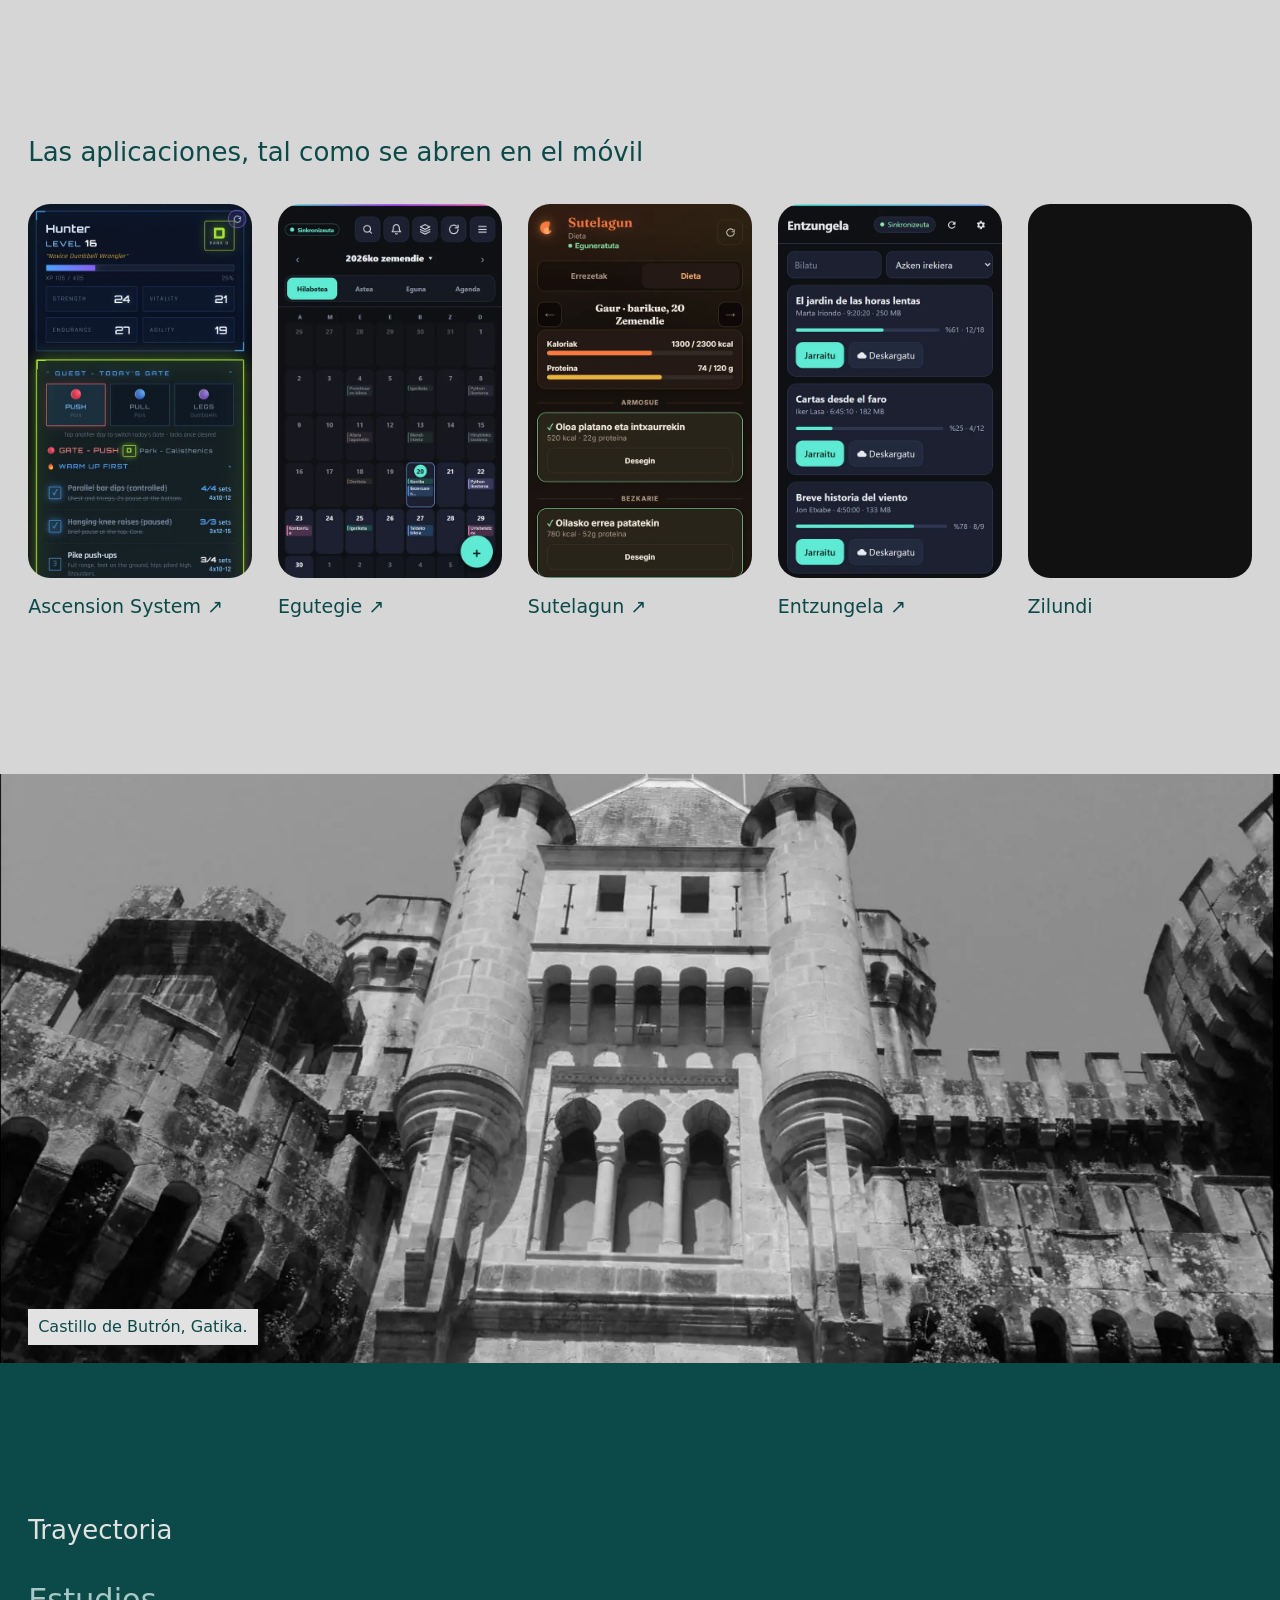
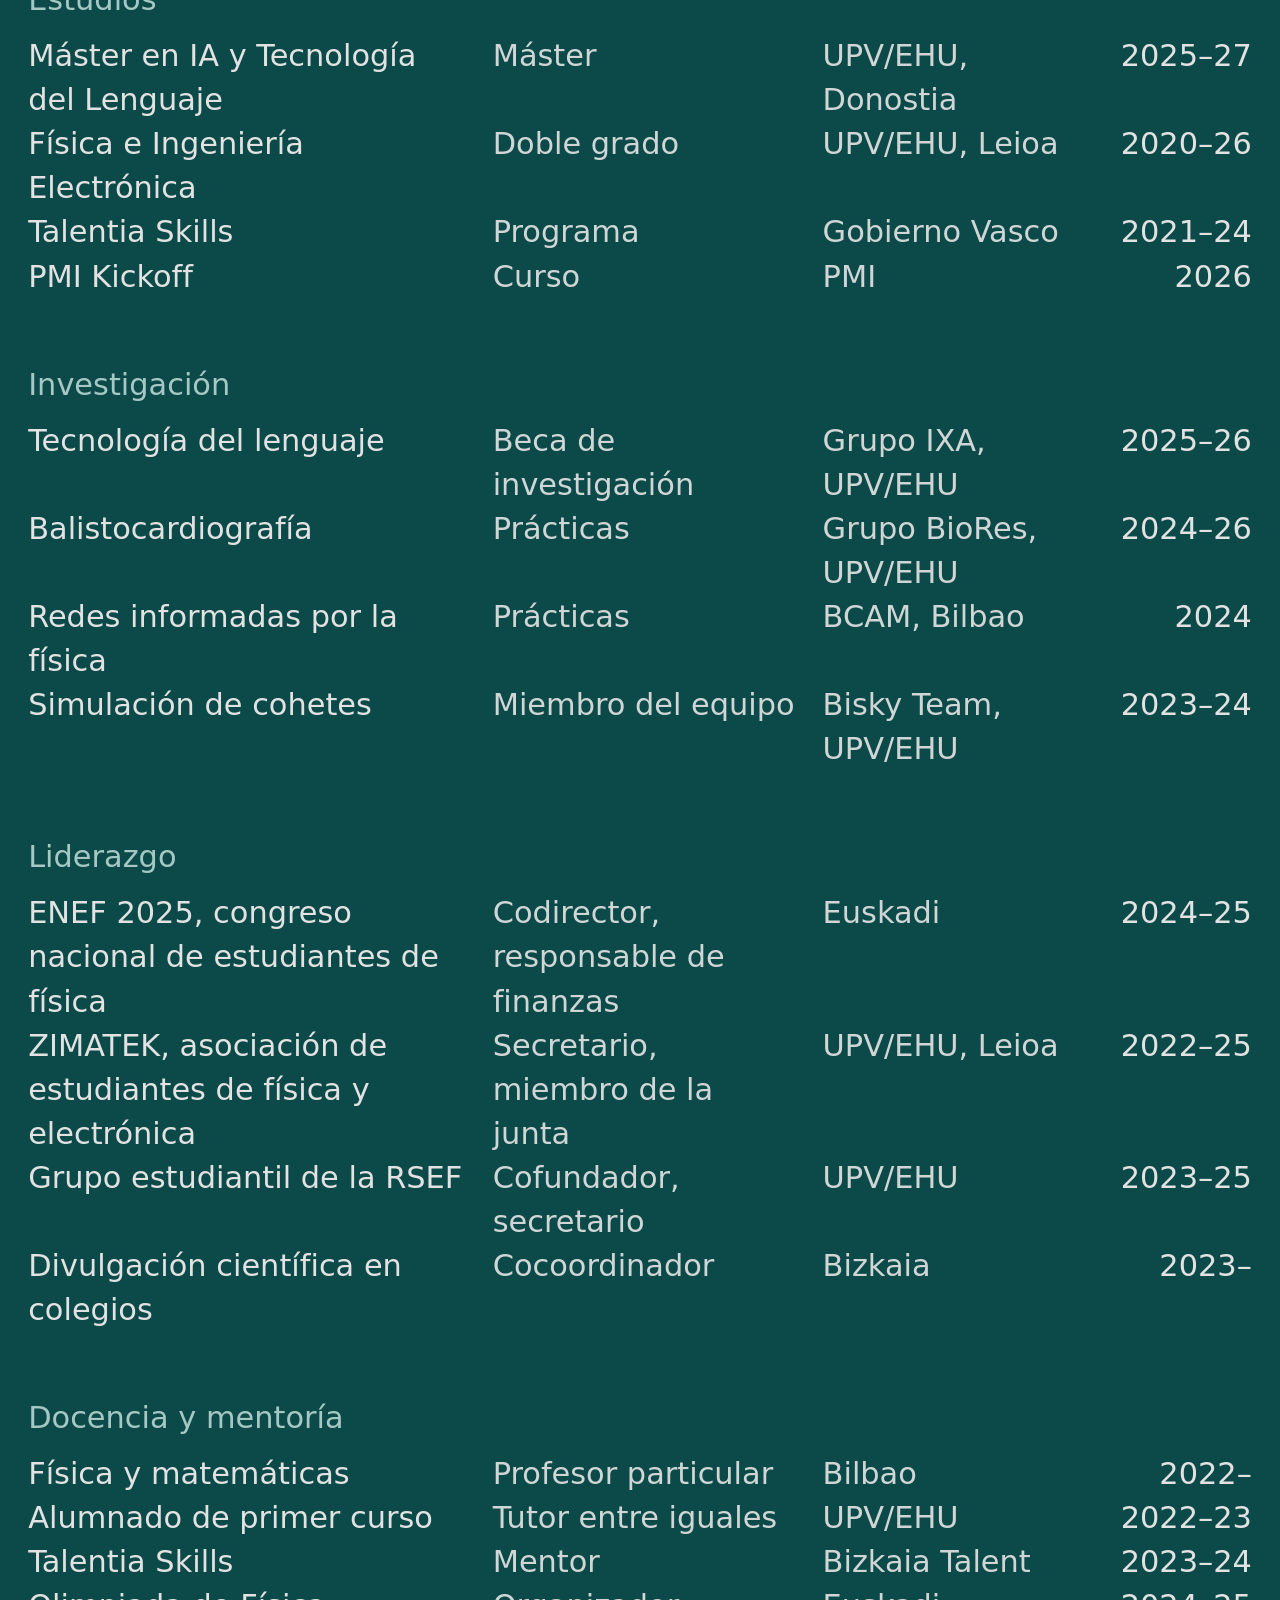
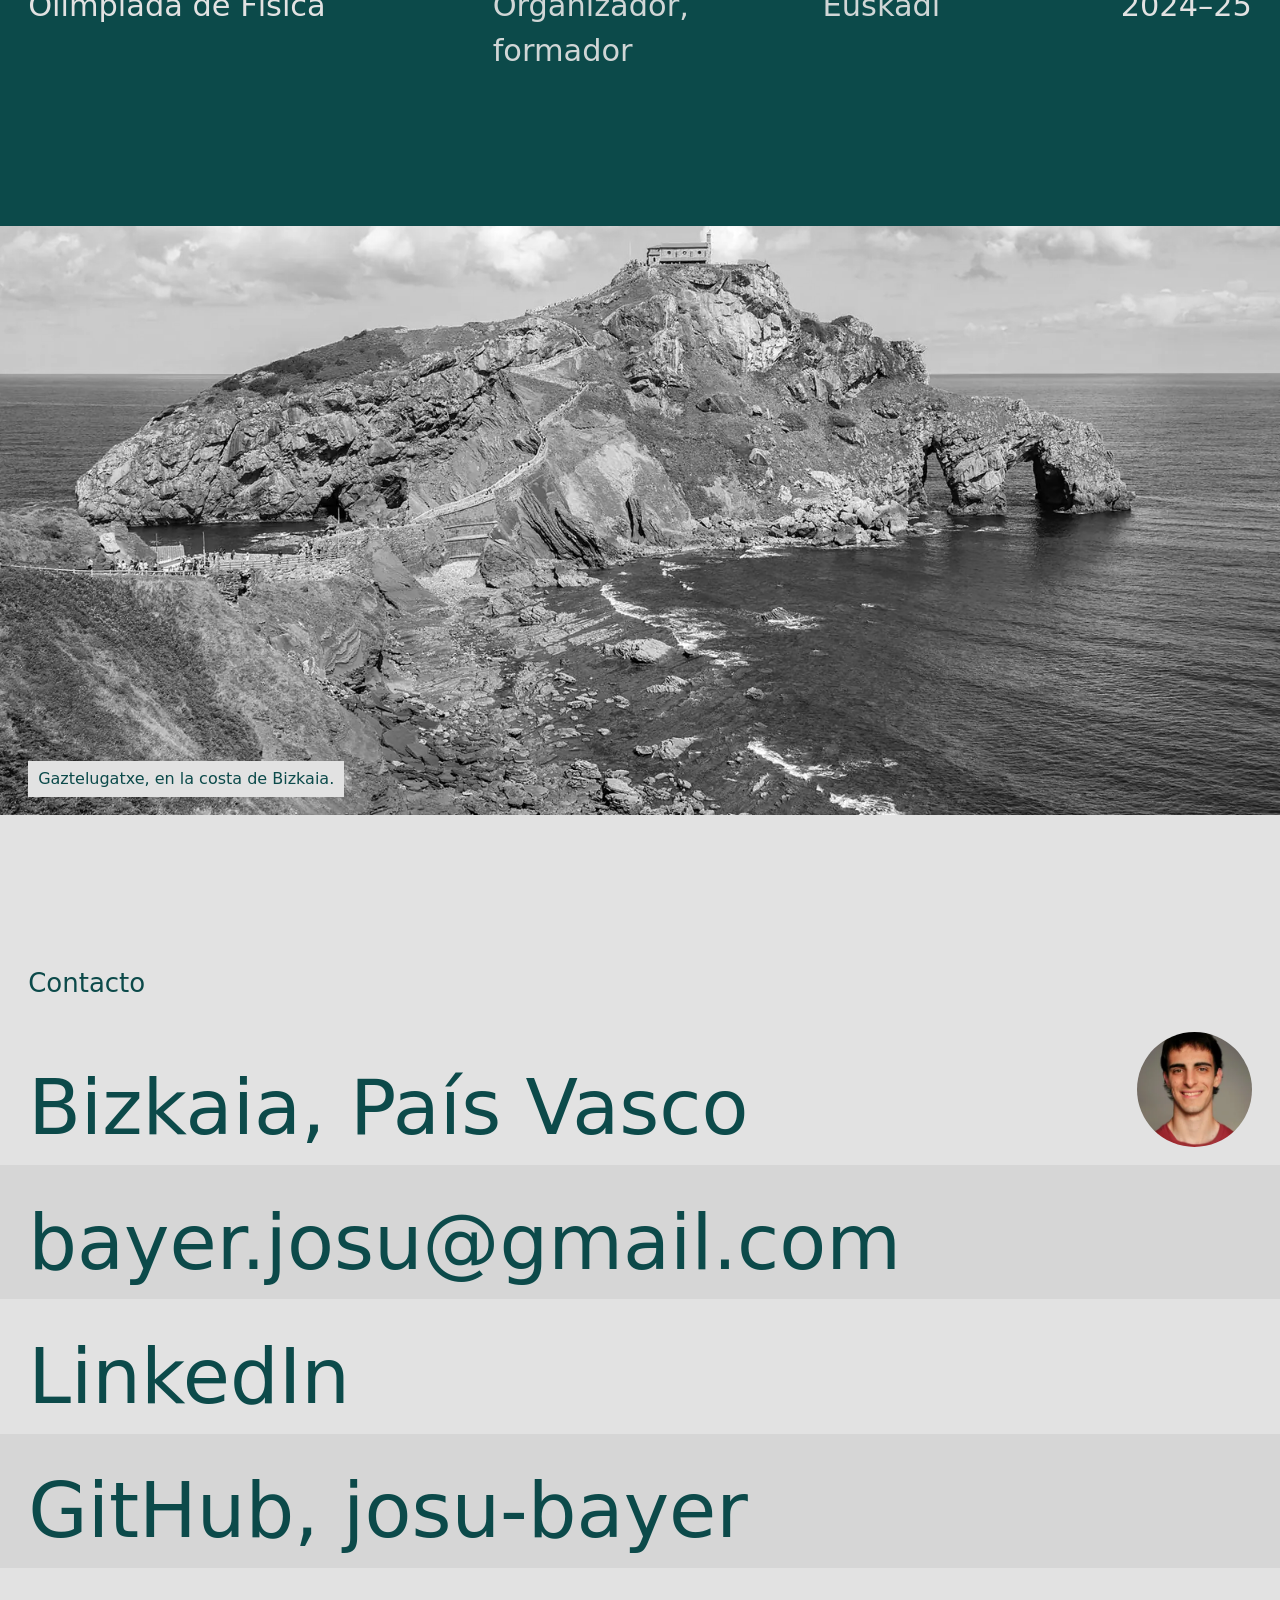
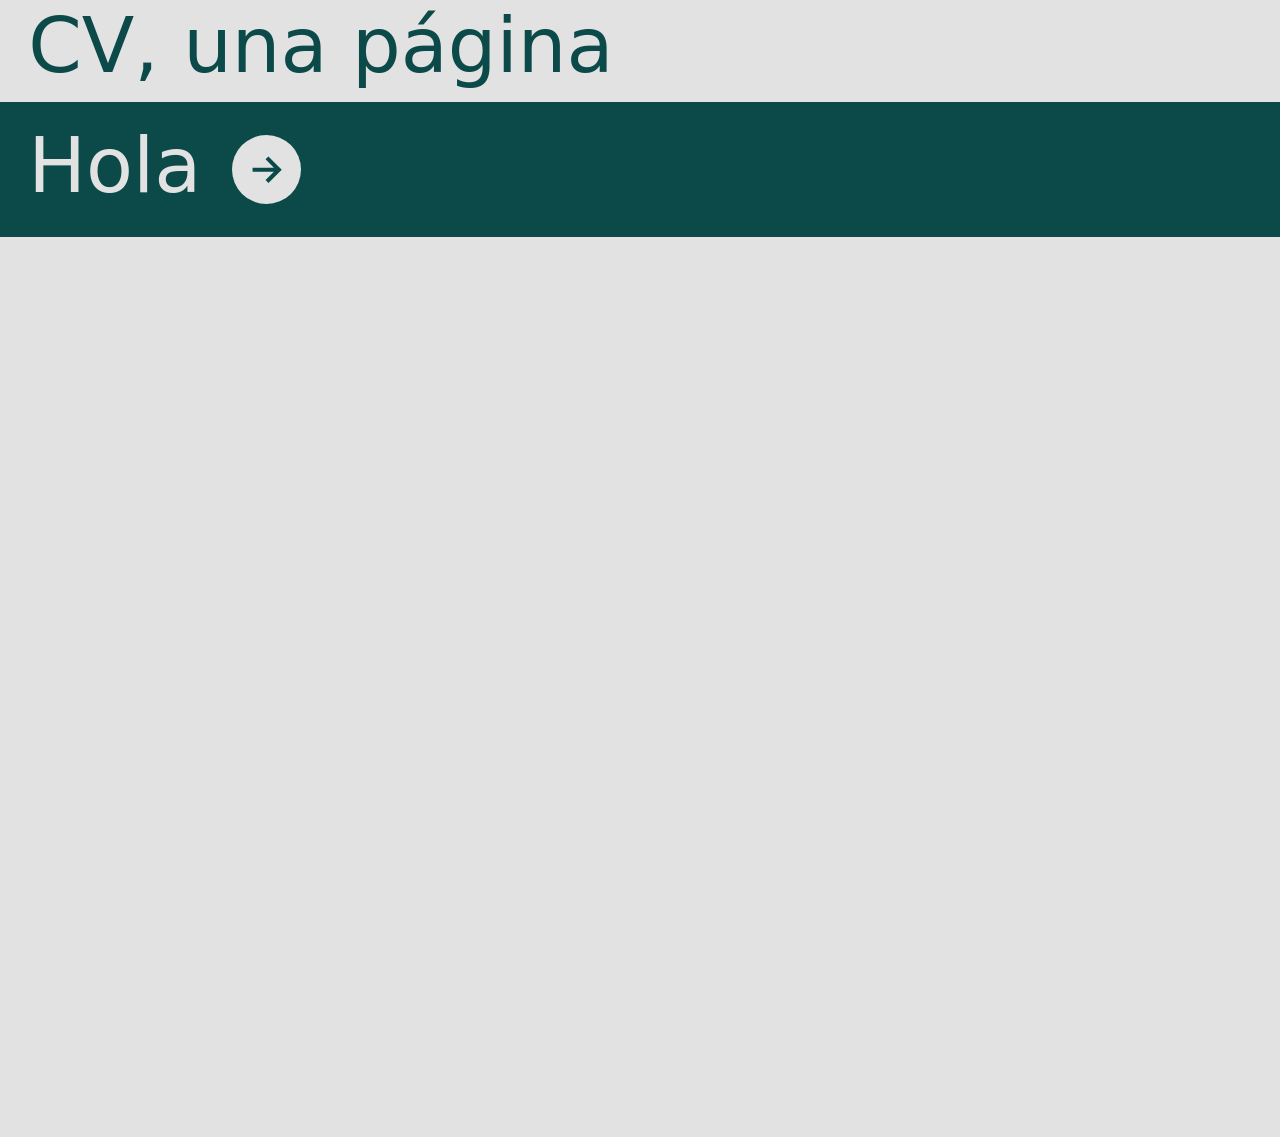
==== commit 5e6a09b9: "Site: app screens now show Ascension, Egutegie, Sutelagun, Entzungela and Zilundi with sample data" ====
--- a/site/public/es/index.html
+++ b/site/public/es/index.html
@@ -87,7 +87,7 @@
 
 <section class="screens" id="screens" aria-labelledby="h-screens">
   <h2 class="sh rv" id="h-screens">Las aplicaciones, tal como se abren en el móvil</h2>
-  <ul class="scr-row rv" tabindex="0" aria-label="Pantallas de las aplicaciones, desplaza a los lados"><li class="scr"><a href="https://github.com/josu-bayer/begi-luze" aria-label="Begi Luze, Abrir el código"><picture><source type="image/webp" srcset="../img/aplikazioak/bl.webp"><img src="../img/aplikazioak/bl.jpg" width="540" height="900" alt="Begi Luze en el móvil, la vista de cartera con sus tres totales y la lista de posiciones vacía" loading="lazy" decoding="async"></picture><span class="scr-n">Begi Luze<span class="ar" aria-hidden="true"> ↗</span></span></a></li><li class="scr"><a href="https://github.com/josu-bayer/egutegie" aria-label="Egutegie, Abrir el código"><picture><source type="image/webp" srcset="../img/aplikazioak/egutegie.webp"><img src="../img/aplikazioak/egutegie.jpg" width="540" height="900" alt="Egutegie en el móvil, la vista mensual de noviembre de 2026 en euskera con el día de hoy marcado" loading="lazy" decoding="async"></picture><span class="scr-n">Egutegie<span class="ar" aria-hidden="true"> ↗</span></span></a></li><li class="scr"><a href="https://github.com/josu-bayer/ascension-system" aria-label="Ascension System, Abrir el código"><picture><source type="image/webp" srcset="../img/aplikazioak/ascension.webp"><img src="../img/aplikazioak/ascension.jpg" width="540" height="900" alt="Ascension System en el móvil, la pantalla de acceso azul oscuro titulada Identify Yourself" loading="lazy" decoding="async"></picture><span class="scr-n">Ascension System<span class="ar" aria-hidden="true"> ↗</span></span></a></li><li class="scr"><a href="https://github.com/josu-bayer/zerrenda" aria-label="Zerrenda, Abrir el código"><picture><source type="image/webp" srcset="../img/aplikazioak/zerrenda.webp"><img src="../img/aplikazioak/zerrenda.jpg" width="540" height="900" alt="Zerrenda en el móvil, la pantalla de la lista de la compra con sus pestañas y la lista vacía" loading="lazy" decoding="async"></picture><span class="scr-n">Zerrenda<span class="ar" aria-hidden="true"> ↗</span></span></a></li><li class="scr"><a href="https://github.com/josu-bayer/entzungela" aria-label="Entzungela, Abrir el código"><picture><source type="image/webp" srcset="../img/aplikazioak/entzungela.webp"><img src="../img/aplikazioak/entzungela.jpg" width="540" height="900" alt="Entzungela en el móvil, la pantalla de entrada a la biblioteca que pide una clave de acceso" loading="lazy" decoding="async"></picture><span class="scr-n">Entzungela<span class="ar" aria-hidden="true"> ↗</span></span></a></li></ul>
+  <ul class="scr-row rv" tabindex="0" aria-label="Pantallas de las aplicaciones, desplaza a los lados"><li class="scr"><a href="https://github.com/josu-bayer/ascension-system" aria-label="Ascension System, Abrir el código"><picture><source type="image/webp" srcset="../img/aplikazioak/ascension.webp"><img src="../img/aplikazioak/ascension.jpg" width="540" height="900" alt="Ascension System en el móvil, el panel de un cazador en el nivel 16 con sus cuatro estadísticas y parte de los ejercicios de hoy hechos" loading="lazy" decoding="async"></picture><span class="scr-n">Ascension System<span class="ar" aria-hidden="true"> ↗</span></span></a></li><li class="scr"><a href="https://github.com/josu-bayer/egutegie" aria-label="Egutegie, Abrir el código"><picture><source type="image/webp" srcset="../img/aplikazioak/egutegie.webp"><img src="../img/aplikazioak/egutegie.jpg" width="540" height="900" alt="Egutegie en el móvil, la vista mensual de noviembre de 2026 en euskera con eventos de ejemplo coloreados por tipo" loading="lazy" decoding="async"></picture><span class="scr-n">Egutegie<span class="ar" aria-hidden="true"> ↗</span></span></a></li><li class="scr"><a href="https://github.com/josu-bayer/sutelagun" aria-label="Sutelagun, Abrir el código"><picture><source type="image/webp" srcset="../img/aplikazioak/sutelagun.webp"><img src="../img/aplikazioak/sutelagun.jpg" width="540" height="900" alt="Sutelagun en el móvil, un día de dieta con las barras de calorías y proteína y dos comidas hechas" loading="lazy" decoding="async"></picture><span class="scr-n">Sutelagun<span class="ar" aria-hidden="true"> ↗</span></span></a></li><li class="scr"><a href="https://github.com/josu-bayer/entzungela" aria-label="Entzungela, Abrir el código"><picture><source type="image/webp" srcset="../img/aplikazioak/entzungela.webp"><img src="../img/aplikazioak/entzungela.jpg" width="540" height="900" alt="Entzungela en el móvil, una biblioteca de audiolibros de ejemplo con barras de progreso de escucha" loading="lazy" decoding="async"></picture><span class="scr-n">Entzungela<span class="ar" aria-hidden="true"> ↗</span></span></a></li><li class="scr"><picture><source type="image/webp" srcset="../img/aplikazioak/zilundi.webp"><img src="../img/aplikazioak/zilundi.jpg" width="540" height="900" alt="Zilundi en el móvil, la lista de películas vistas con fecha, nota y géneros" loading="lazy" decoding="async"></picture><span class="scr-n">Zilundi</span></li></ul>
 </section>
 
 <figure class="band" data-drift>
